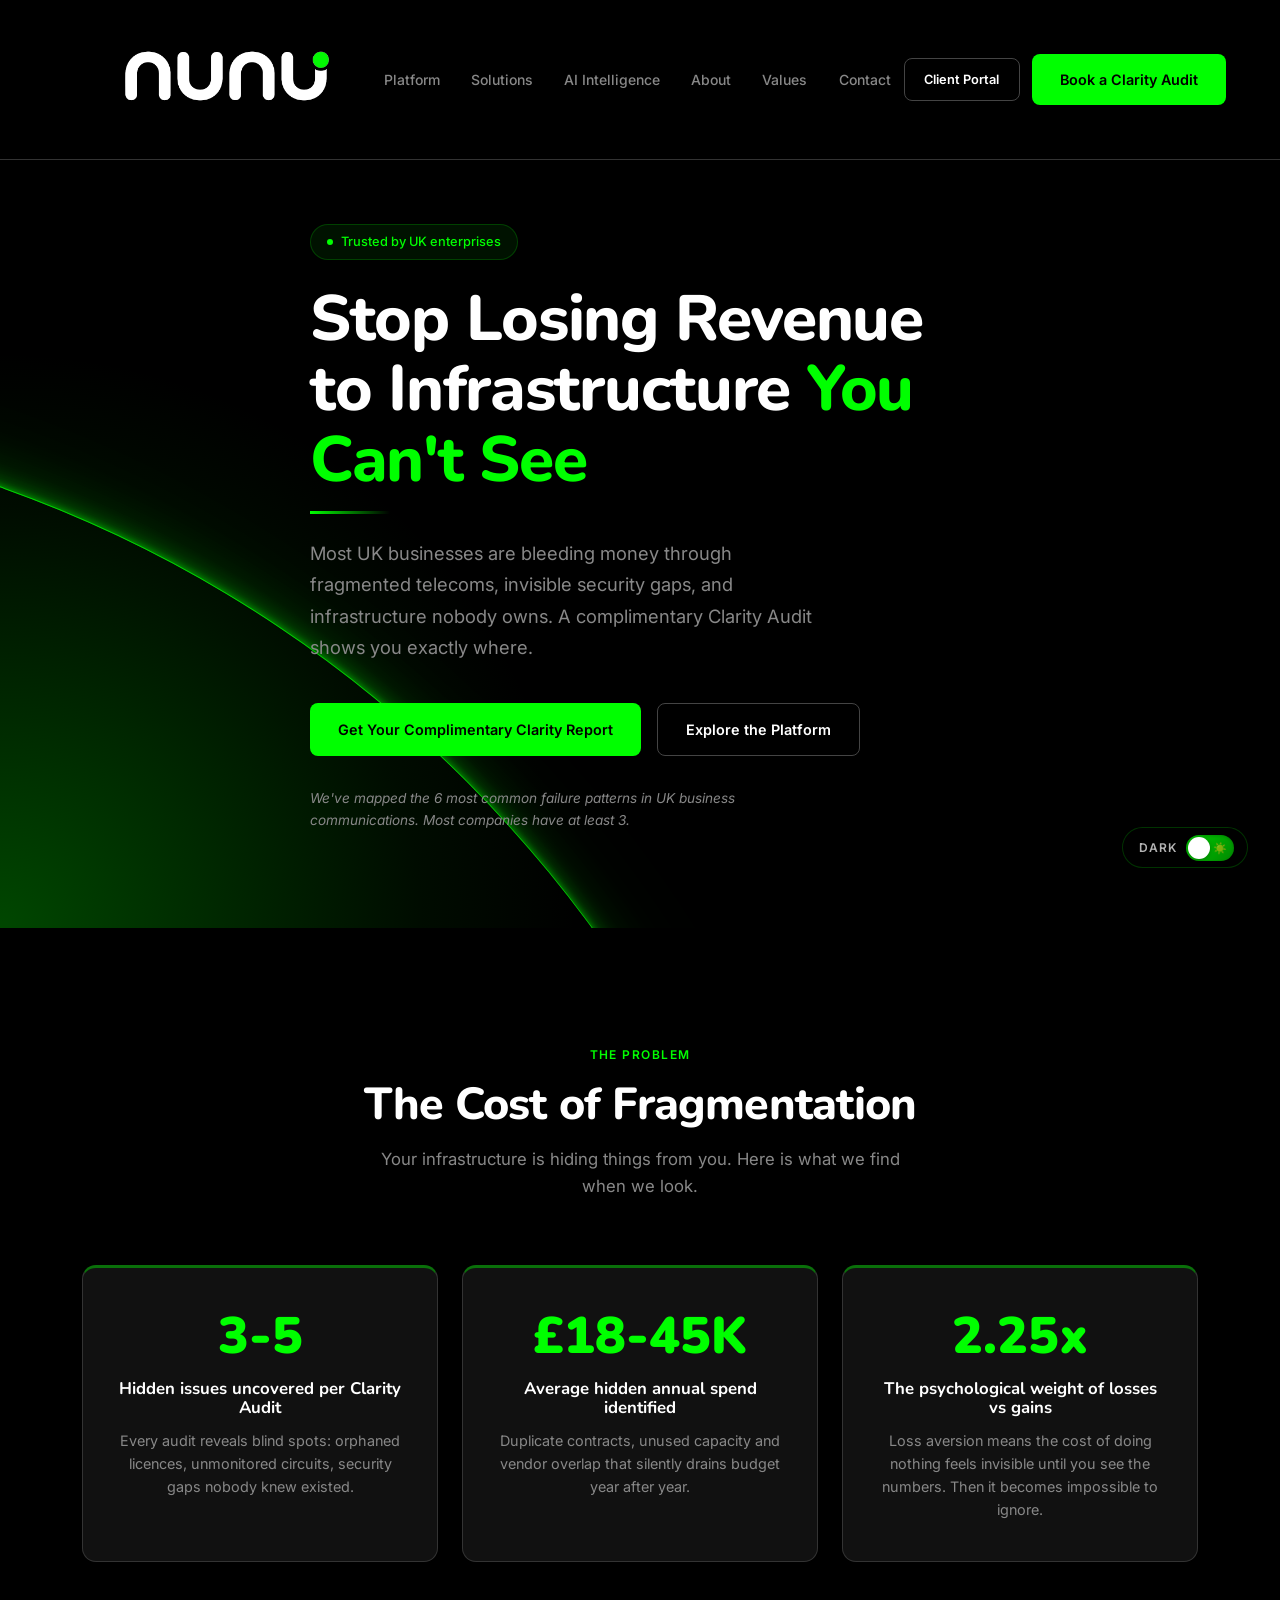
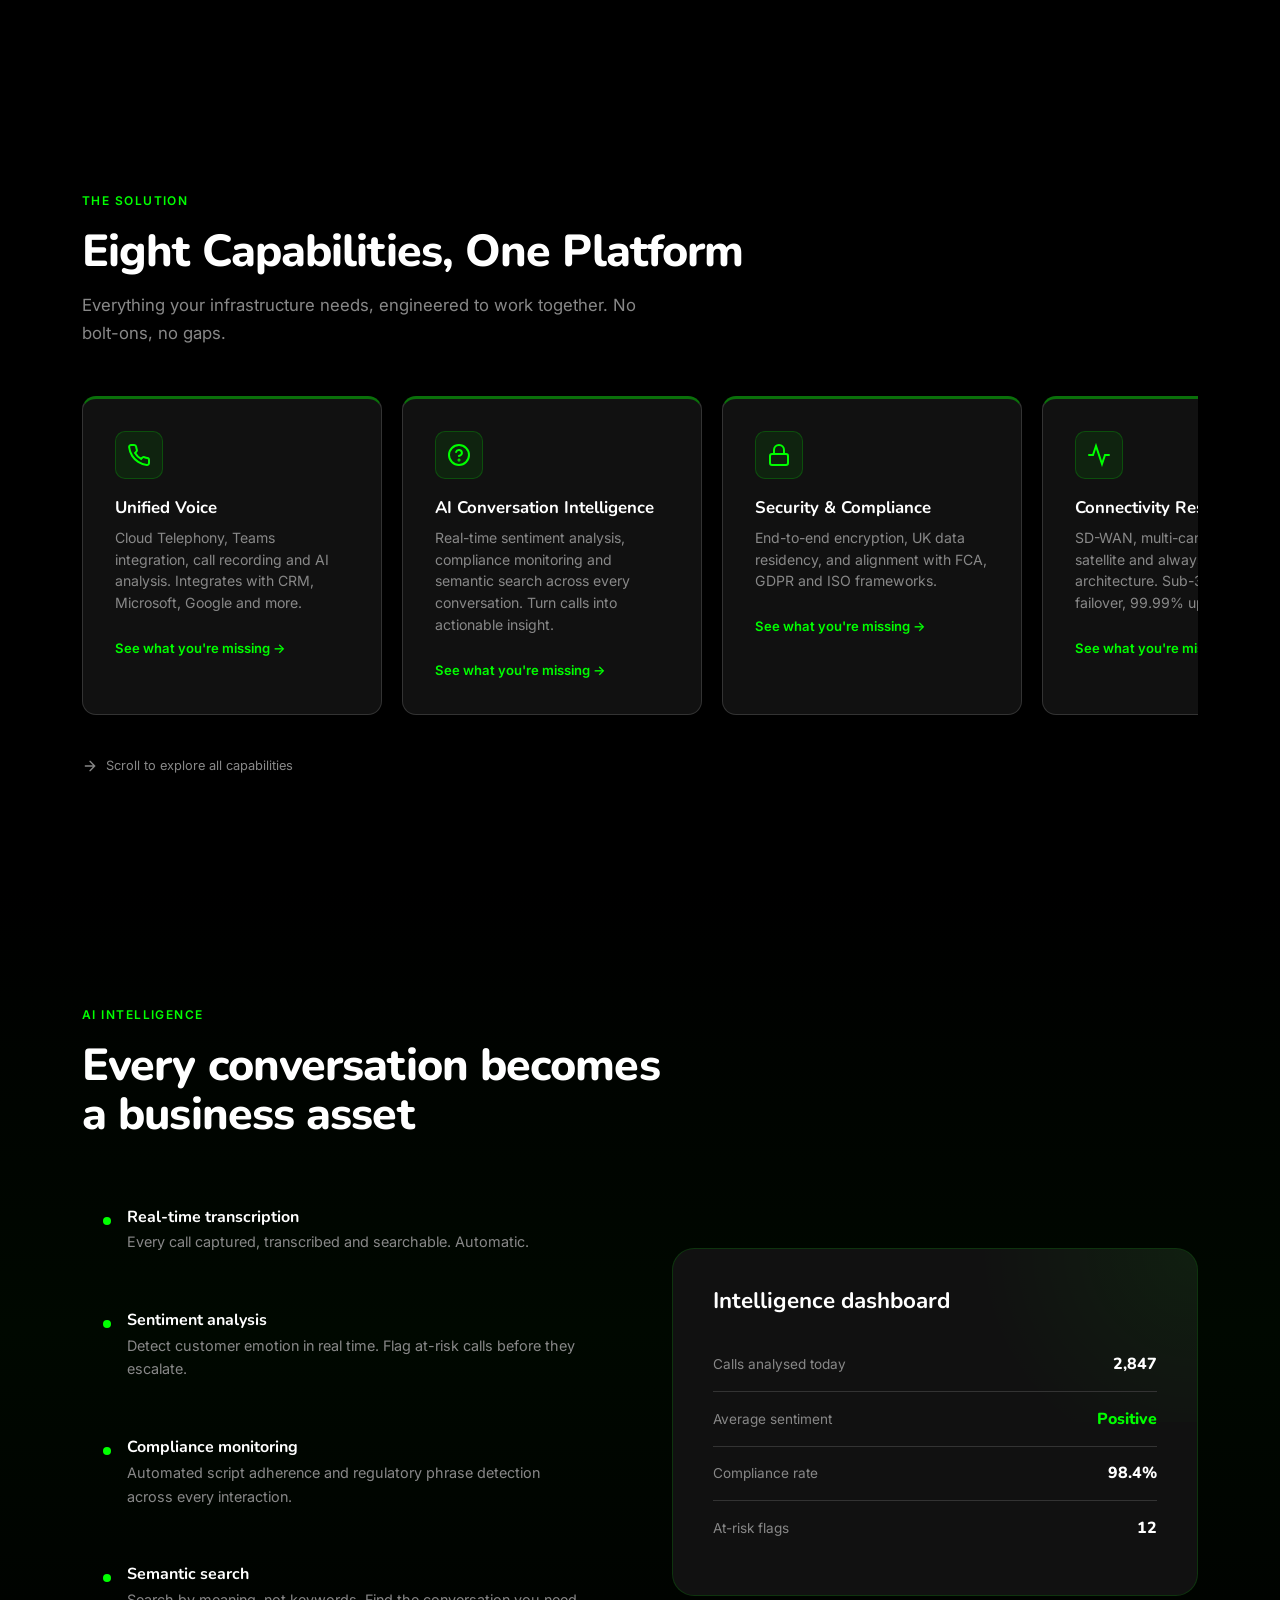
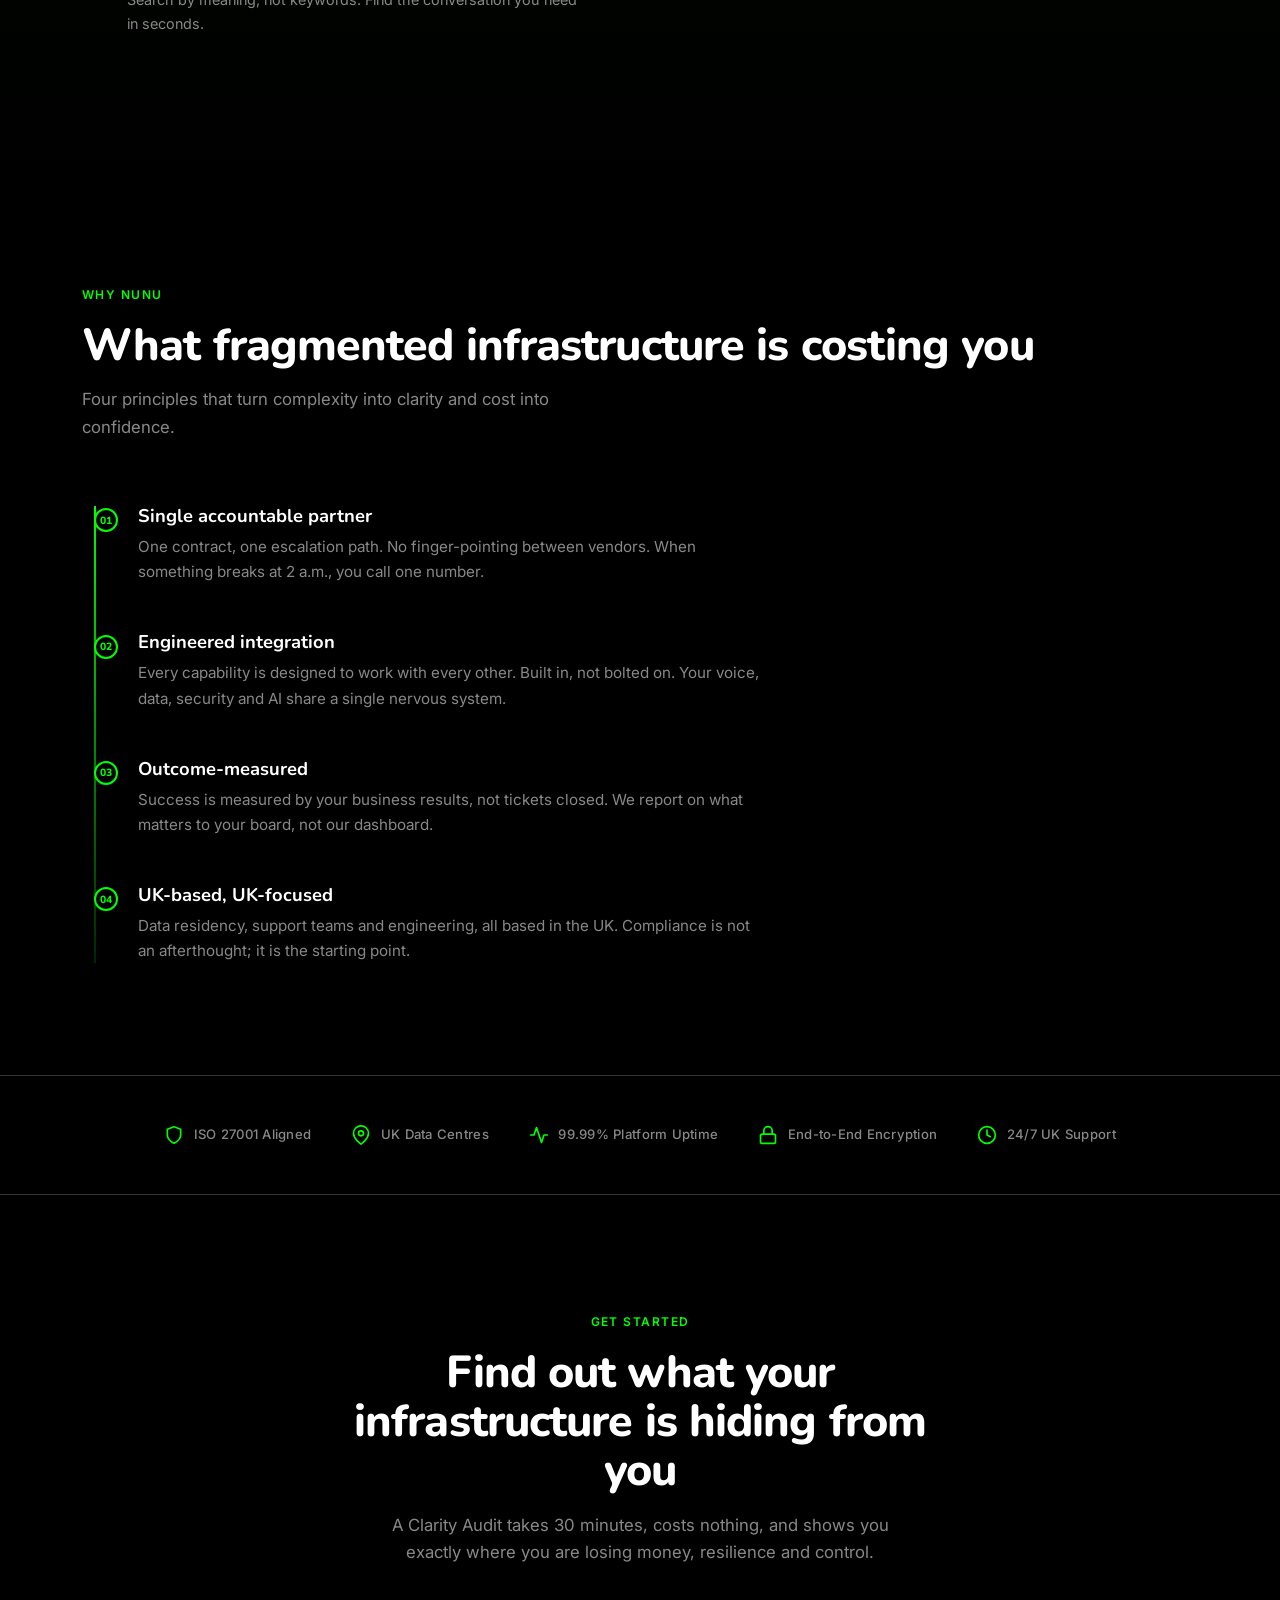
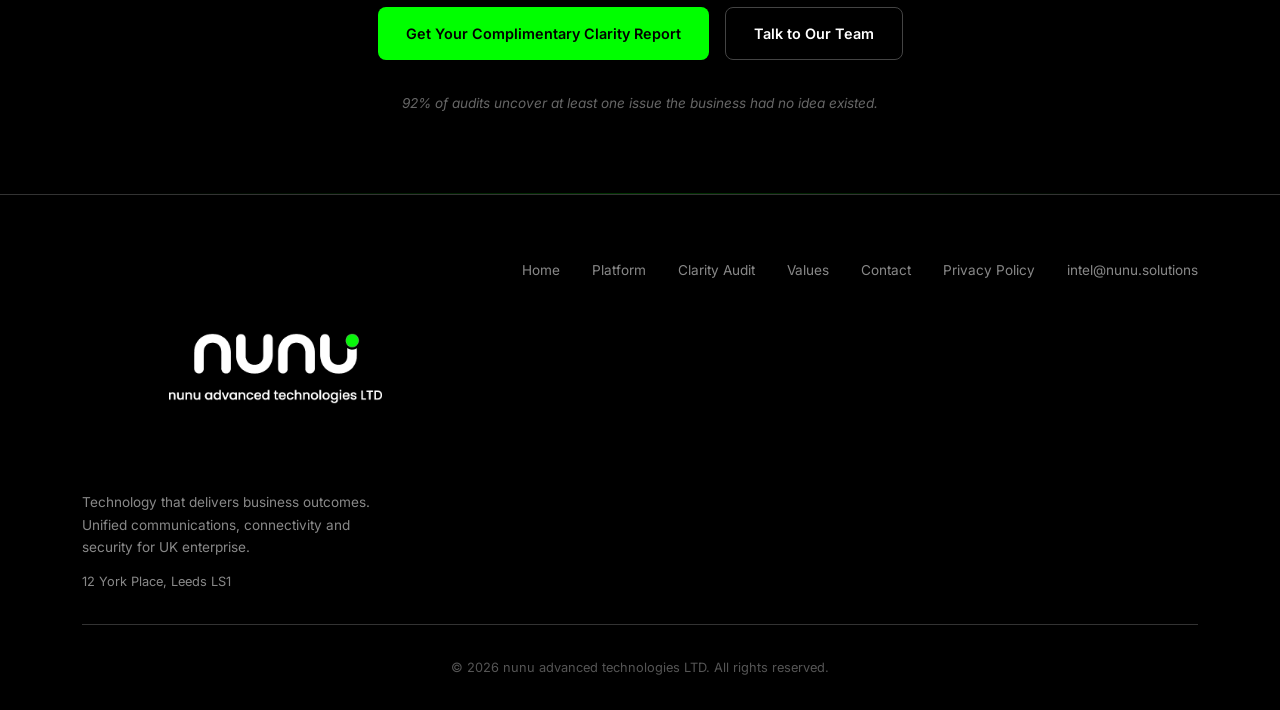
==== index.html @ 564204bb "Light mode: pure white card backgrounds, no grey Replace all #F5F5F5 card backgrounds with #FFFFFF s" ====
<!DOCTYPE html>
<html lang="en">
<head>
    <meta charset="UTF-8">
    <meta name="viewport" content="width=device-width, initial-scale=1.0">
    <title>Enterprise Communications Platform for UK Business | nunu</title>
    <link rel="icon" type="image/svg+xml" href="favicon.svg">
    <meta name="description" content="nunu unifies Cloud Telephony, connectivity, security, WhatsApp contact centre, CRM integration and AI into one managed platform. 99.99% uptime, UK data residency. Book a free Clarity Audit.">
    <link rel="canonical" href="https://nunu.solutions/">
    <meta property="og:type" content="website">
    <meta property="og:url" content="https://nunu.solutions/">
    <meta property="og:title" content="Enterprise Communications Platform for UK Business | nunu">
    <meta property="og:description" content="nunu unifies Cloud Telephony, connectivity, security, WhatsApp contact centre, CRM integration and AI into one managed platform. 99.99% uptime, UK data residency.">
    <meta property="og:image" content="https://nunu.solutions/nunu_Logo_High_Res_Asset.png">
    <meta name="twitter:card" content="summary_large_image">
    <meta name="twitter:title" content="Enterprise Communications Platform for UK Business | nunu">
    <meta name="twitter:description" content="nunu unifies voice, connectivity, security and AI into one managed platform. 99.99% uptime, UK data residency, 24/7 support.">
    <link rel="stylesheet" href="theme-toggle.css?v=7">
    <script>(function(){var t=localStorage.getItem('nunu-theme');if(t)document.documentElement.setAttribute('data-theme',t);})()</script>
    <link rel="preconnect" href="https://fonts.googleapis.com">
    <link rel="preconnect" href="https://fonts.gstatic.com" crossorigin>
    <link href="https://fonts.googleapis.com/css2?family=Nunito:wght@400;600;700;800;900&family=Inter:wght@300;400;500;600&display=swap" rel="stylesheet">
    <style>
        *, *::before, *::after { box-sizing: border-box; margin: 0; padding: 0; }

        :root {
            --black: #000000;
            --white: #FFFFFF;
            --green: #00FF00;
            --muted: #888888;
            --border: #333333;
            --card-bg: #111111;
            --font-display: 'Nunito', sans-serif;
            --font-body: 'Inter', sans-serif;
            --nav-h: 160px;
            --max: 1180px;
            --ease: cubic-bezier(0.25, 0.46, 0.45, 0.94);
        }

        html { scroll-behavior: smooth; overflow-x: hidden; }

        body {
            background: var(--black);
            color: var(--white);
            font-family: var(--font-body);
            font-size: 16px;
            line-height: 1.65;
            overflow-x: hidden;
            -webkit-font-smoothing: antialiased;
        }

        h1, h2, h3, h4 { font-family: var(--font-display); font-weight: 800; line-height: 1.1; }
        h1 { font-size: clamp(2.4rem, 5vw, 4rem); letter-spacing: -0.02em; }
        h2 { font-size: clamp(1.8rem, 3.5vw, 2.8rem); letter-spacing: -0.02em; }
        h3 { font-size: 1.2rem; font-weight: 700; }
        p { color: var(--muted); }
        a { text-decoration: none; color: inherit; }

        .eyebrow {
            display: inline-block;
            font-family: var(--font-body);
            font-size: 0.75rem;
            font-weight: 600;
            letter-spacing: 0.12em;
            text-transform: uppercase;
            color: var(--green);
            margin-bottom: 1rem;
        }

        .container { max-width: var(--max); margin: 0 auto; padding: 0 2rem; }

        .btn {
            display: inline-flex;
            align-items: center;
            gap: 0.5rem;
            font-family: var(--font-body);
            font-size: 0.9rem;
            font-weight: 600;
            padding: 0.85rem 1.75rem;
            border-radius: 8px;
            cursor: pointer;
            transition: background 0.2s var(--ease), box-shadow 0.2s var(--ease), transform 0.2s var(--ease), border-color 0.2s var(--ease), color 0.2s var(--ease);
            border: none;
            white-space: nowrap;
        }

        .btn-primary { background: var(--green); color: var(--black); }
        .btn-primary:hover { background: #33ff33; box-shadow: 0 0 32px rgba(0,255,0,0.3); transform: translateY(-1px); }
        .btn-outline { background: transparent; color: var(--white); border: 1px solid #444; }
        .btn-outline:hover { border-color: var(--green); color: var(--green); transform: translateY(-1px); }
        .btn:active { transform: scale(0.97); }

        /* REVEAL ANIMATIONS */
        .reveal { opacity: 0; transform: translateY(30px); transition: opacity 0.7s var(--ease), transform 0.7s var(--ease); }
        .reveal.visible { opacity: 1; transform: translateY(0); }
        .reveal-delay-1 { transition-delay: 0.1s; }
        .reveal-delay-2 { transition-delay: 0.2s; }
        .reveal-delay-3 { transition-delay: 0.3s; }

        /* CURSOR GLOW */
        .cursor-glow {
            position: fixed;
            width: 600px;
            height: 600px;
            border-radius: 50%;
            background: radial-gradient(circle, rgba(0,255,0,0.06) 0%, transparent 70%);
            pointer-events: none;
            z-index: 0;
            transform: translate(-50%, -50%);
            transition: opacity 0.3s;
            opacity: 0;
        }
        .cursor-glow.active { opacity: 1; }

        /* GLOBAL POLISH */
        ::selection { background: rgba(0,255,0,0.25); color: var(--white); }
        a:focus-visible, .btn:focus-visible, button:focus-visible, input:focus-visible, select:focus-visible, textarea:focus-visible {
            outline: 2px solid var(--green);
            outline-offset: 2px;
        }
        html { scrollbar-width: thin; scrollbar-color: rgba(0,255,0,0.3) transparent; }
        ::-webkit-scrollbar { width: 8px; }
        ::-webkit-scrollbar-track { background: transparent; }
        ::-webkit-scrollbar-thumb { background: rgba(0,255,0,0.3); border-radius: 4px; }
        ::-webkit-scrollbar-thumb:hover { background: rgba(0,255,0,0.5); }

        /* PAGE TRANSITIONS */
        body {
            animation: page-fade-in 0.4s var(--ease) both;
        }
        @keyframes page-fade-in {
            from { opacity: 0; }
            to { opacity: 1; }
        }
        body.page-leaving {
            animation: page-fade-out 0.25s var(--ease) both;
        }
        @keyframes page-fade-out {
            from { opacity: 1; }
            to { opacity: 0; }
        }

        /* NAV */
        nav {
            position: fixed;
            top: 0; left: 0; right: 0;
            z-index: 100;
            height: var(--nav-h);
            display: flex;
            align-items: center;
            background: rgba(0,0,0,0.92);
            backdrop-filter: blur(20px);
            -webkit-backdrop-filter: blur(20px);
            border-bottom: 1px solid var(--border);
        }
        .nav-inner {
            display: flex;
            align-items: center;
            justify-content: space-between;
            width: 100%;
            max-width: var(--max);
            margin: 0 auto;
            padding: 0 2rem;
        }
        .nav-logo img { height: 288px; width: auto; filter: brightness(0) invert(1); }
        .nav-links { display: flex; align-items: center; gap: 0.25rem; list-style: none; }
        .nav-links a {
            font-size: 0.875rem;
            font-weight: 500;
            color: var(--muted);
            padding: 0.5rem 0.85rem;
            border-radius: 6px;
            transition: color 0.2s, background 0.2s;
            white-space: nowrap;
        }
        .nav-links a:hover { color: var(--green); background: rgba(0,255,0,0.05); }
        .nav-actions { display: flex; align-items: center; gap: 0.75rem; }
        .nav-hamburger { display: none; flex-direction: column; gap: 5px; cursor: pointer; padding: 0.5rem; background: none; border: none; }
        .nav-hamburger span { display: block; width: 22px; height: 2px; background: var(--white); border-radius: 2px; transition: transform 0.3s var(--ease), opacity 0.3s var(--ease); }
        .nav-hamburger.active span:nth-child(1) { transform: rotate(45deg) translate(5px, 5px); }
        .nav-hamburger.active span:nth-child(2) { opacity: 0; }
        .nav-hamburger.active span:nth-child(3) { transform: rotate(-45deg) translate(5px, -5px); }
        .mobile-menu { position: fixed; inset: 0; z-index: 99; background: rgba(0,0,0,0.97); backdrop-filter: blur(20px); -webkit-backdrop-filter: blur(20px); display: flex; flex-direction: column; align-items: center; justify-content: center; gap: 0.5rem; opacity: 0; pointer-events: none; transition: opacity 0.3s var(--ease); }
        .mobile-menu.open { opacity: 1; pointer-events: auto; }
        .mobile-menu a { font-family: var(--font-display); font-size: 1.75rem; font-weight: 800; color: var(--white); padding: 0.5rem 1rem; transition: color 0.2s, transform 0.2s; transform: translateY(10px); opacity: 0; }
        .mobile-menu.open a { transform: translateY(0); opacity: 1; }
        .mobile-menu.open a:nth-child(1) { transition-delay: 0.05s; }
        .mobile-menu.open a:nth-child(2) { transition-delay: 0.1s; }
        .mobile-menu.open a:nth-child(3) { transition-delay: 0.15s; }
        .mobile-menu.open a:nth-child(4) { transition-delay: 0.2s; }
        .mobile-menu.open a:nth-child(5) { transition-delay: 0.25s; }
        .mobile-menu.open a:nth-child(6) { transition-delay: 0.3s; }
        .mobile-menu.open a:nth-child(7) { transition-delay: 0.35s; }
        .mobile-menu.open a:nth-child(8) { transition-delay: 0.4s; }
        .mobile-menu a:hover { color: var(--green); }
        .mobile-menu .btn { margin-top: 1rem; font-size: 1rem; padding: 1rem 2rem; }
        .mobile-close { position: absolute; top: 1.5rem; right: 1.5rem; background: none; border: none; color: var(--white); font-size: 2rem; cursor: pointer; line-height: 1; min-width: 44px; min-height: 44px; display: flex; align-items: center; justify-content: center; }

        @media (max-width: 1024px) {
            .nav-links a { font-size: 0.8rem; padding: 0.4rem 0.6rem; }
            .nav-actions .btn { font-size: 0.8rem; padding: 0.65rem 1.25rem; }
        }

        @media (max-width: 768px) {
            .nav-links { display: none; }
            .nav-actions .btn { display: none; }
            .nav-hamburger { display: flex; }
            .nav-logo img { height: 80px; }
            nav { --nav-h: 100px; }
            .hero, .page-hero { padding-top: calc(var(--nav-h) + 2rem); padding-bottom: 3rem; }
            .footer-logo img { height: 120px; }
            .hero-ctas { flex-direction: column; align-items: stretch; }
            .hero-ctas .btn { text-align: center; justify-content: center; }
            .trust-items { gap: 1.25rem; justify-content: center; }
            .trust-item { font-size: 0.75rem; }
            .nav-actions .btn-primary { font-size: 0.78rem; padding: 0.65rem 1rem; }
            .nav-actions .btn { font-size: 0.8rem; padding: 0.6rem 1rem; }
        }

        @media (prefers-reduced-motion: reduce) {
            *, *::before, *::after {
                animation-duration: 0.01ms !important;
                transition-duration: 0.01ms !important;
            }
            .cursor-glow { display: none !important; }
            .reveal { opacity: 1; transform: none; }
        }

        /* ========== HERO ========== */
        .hero {
            min-height: 100vh;
            display: flex;
            align-items: center;
            position: relative;
            overflow: hidden;
            padding: calc(var(--nav-h) + 4rem) 0 6rem;
            background: #000000;
        }
        .hero::before {
            content: '';
            position: absolute;
            inset: 0;
            z-index: 0;
            background: radial-gradient(circle 60vw at 0% 100%, rgba(0,255,0,0.28) 0%, rgba(0,150,0,0.08) 55%, transparent 75%);
        }
        .hero::after {
            content: '';
            position: absolute;
            bottom: -155vw;
            left: -130vw;
            width: 195vw;
            height: 195vw;
            border-radius: 50%;
            z-index: 0;
            box-shadow:
                0 -1px 0 rgba(0,255,0,0.7),
                0 -2px 6px rgba(0,255,0,0.4),
                0 -6px 18px rgba(0,255,0,0.25),
                0 -14px 50px rgba(0,255,0,0.12),
                0 -30px 100px rgba(0,255,0,0.05);
        }
        .hero-content {
            position: relative;
            z-index: 1;
            max-width: 660px;
        }
        .hero-content h1 {
            margin-bottom: 1.5rem;
        }
        .hero-content h1 span {
            color: var(--green);
        }
        .hero-badge {
            display: inline-flex;
            align-items: center;
            gap: 0.5rem;
            font-size: 0.8rem;
            font-weight: 500;
            color: var(--green);
            margin-bottom: 1.5rem;
            padding: 0.4rem 1rem;
            border: 1px solid rgba(0,255,0,0.2);
            border-radius: 100px;
            background: rgba(0,255,0,0.07);
        }
        .hero-badge::before {
            content: '';
            width: 6px;
            height: 6px;
            border-radius: 50%;
            background: var(--green);
        }
        .hero-sub {
            font-size: 1.15rem;
            color: var(--muted);
            margin-bottom: 2.5rem;
            line-height: 1.7;
            max-width: 520px;
        }
        .hero-ctas {
            display: flex;
            gap: 1rem;
            flex-wrap: wrap;
        }
        .hero-teaser {
            font-size: 0.85rem;
            color: var(--muted);
            margin-top: 2rem;
            max-width: 480px;
            line-height: 1.6;
            font-style: italic;
        }

        /* HERO ENTRANCE */
        @keyframes fade-slide-up {
            from { opacity: 0; transform: translateY(25px); }
            to { opacity: 1; transform: translateY(0); }
        }
        .hero-content > * {
            opacity: 0;
            animation: fade-slide-up 0.8s var(--ease) forwards;
        }
        .hero-content .hero-badge { animation-delay: 0.1s; }
        .hero-content h1 { animation-delay: 0.25s; }
        .hero-content .hero-sub { animation-delay: 0.4s; }
        .hero-content .hero-ctas { animation-delay: 0.55s; }
        .hero-content .hero-teaser { animation-delay: 0.7s; }

        .hero-content h1::after {
            content: '';
            display: block;
            width: 0;
            height: 3px;
            background: linear-gradient(90deg, var(--green), transparent);
            margin-top: 1rem;
            animation: accent-grow 1s var(--ease) 0.6s forwards;
        }
        @keyframes accent-grow {
            to { width: 80px; }
        }

        input:focus, textarea:focus, select:focus {
            border-color: var(--green);
            box-shadow: 0 0 20px rgba(0,255,0,0.15);
            outline: none;
        }

        /* ========== EVIDENCE CARDS ========== */
        .evidence {
            padding: 7rem 0;
            position: relative;
        }
        .evidence-header {
            text-align: center;
            margin-bottom: 4rem;
        }
        .evidence-header h2 {
            margin-bottom: 1rem;
        }
        .evidence-header p {
            max-width: 560px;
            margin: 0 auto;
            font-size: 1.05rem;
        }
        .evidence-grid {
            display: grid;
            grid-template-columns: repeat(3, 1fr);
            gap: 1.5rem;
        }
        .evidence-card {
            position: relative;
            overflow: hidden;
            background: var(--card-bg);
            border: 1px solid var(--border);
            border-top: 3px solid rgba(0,255,0,0.4);
            border-radius: 14px;
            padding: 2.5rem 2rem;
            text-align: center;
            transition: border-color 0.3s var(--ease), box-shadow 0.3s var(--ease), transform 0.3s var(--ease);
        }
        .evidence-card::before {
            content: '';
            position: absolute;
            inset: -1px;
            border-radius: 14px;
            padding: 1px;
            background: linear-gradient(135deg, transparent 40%, rgba(0,255,0,0.6) 50%, transparent 60%);
            background-size: 300% 300%;
            -webkit-mask: linear-gradient(#fff 0 0) content-box, linear-gradient(#fff 0 0);
            -webkit-mask-composite: xor;
            mask-composite: exclude;
            opacity: 0;
            transition: opacity 0.3s var(--ease);
            pointer-events: none;
        }
        .evidence-card:hover::before {
            opacity: 1;
            animation: border-glow 2s linear infinite;
        }
        @keyframes border-glow {
            0% { background-position: 0% 0%; }
            50% { background-position: 100% 100%; }
            100% { background-position: 0% 0%; }
        }
        .evidence-card:hover {
            border-top-color: var(--green);
            box-shadow: 0 0 40px rgba(0,255,0,0.15), inset 0 1px 0 rgba(255,255,255,0.03);
            transform: translateY(-3px);
            z-index: 2;
        }
        .evidence-number {
            font-family: var(--font-display);
            font-size: clamp(2.5rem, 4vw, 3.5rem);
            font-weight: 900;
            color: var(--green);
            line-height: 1;
            margin-bottom: 1rem;
            min-height: 3.5rem;
            display: flex;
            align-items: center;
            justify-content: center;
        }
        .evidence-card h3 {
            margin-bottom: 0.75rem;
            font-size: 1.05rem;
        }
        .evidence-card p {
            font-size: 0.9rem;
            line-height: 1.6;
        }

        @media (min-width: 769px) and (max-width: 1024px) {
            .evidence-grid { grid-template-columns: repeat(2, 1fr); }
        }
        @media (max-width: 768px) {
            .evidence-grid { grid-template-columns: 1fr; max-width: 400px; margin: 0 auto; }
        }

        /* ========== CAPABILITIES (HORIZONTAL SCROLL) ========== */
        .capabilities {
            padding: 7rem 0;
            position: relative;
        }
        .capabilities-header {
            margin-bottom: 3rem;
        }
        .capabilities-header h2 { margin-bottom: 1rem; }
        .capabilities-header p { max-width: 560px; font-size: 1.05rem; }

        .scroll-strip-wrapper {
            position: relative;
            margin: 0 -2rem;
            padding: 0 2rem;
        }
        .scroll-strip {
            display: flex;
            gap: 1.25rem;
            overflow-x: auto;
            scroll-snap-type: x mandatory;
            -webkit-overflow-scrolling: touch;
            padding-top: 6px;
            margin-top: -6px;
            padding-bottom: 1.5rem;
            scrollbar-width: thin;
            scrollbar-color: rgba(0,255,0,0.3) transparent;
        }
        .scroll-strip::-webkit-scrollbar { height: 6px; }
        .scroll-strip::-webkit-scrollbar-track { background: transparent; }
        .scroll-strip::-webkit-scrollbar-thumb { background: rgba(0,255,0,0.3); border-radius: 3px; }

        .cap-card {
            flex: 0 0 300px;
            scroll-snap-align: start;
            background: var(--card-bg);
            border: 1px solid var(--border);
            border-top: 3px solid rgba(0,255,0,0.4);
            border-radius: 14px;
            padding: 2rem;
            position: relative;
            overflow: hidden;
            transition: border-color 0.3s var(--ease), box-shadow 0.3s var(--ease), transform 0.3s var(--ease);
        }
        .cap-card::before {
            content: '';
            position: absolute;
            inset: -1px;
            border-radius: 14px;
            padding: 1px;
            background: linear-gradient(135deg, transparent 40%, rgba(0,255,0,0.6) 50%, transparent 60%);
            background-size: 300% 300%;
            -webkit-mask: linear-gradient(#fff 0 0) content-box, linear-gradient(#fff 0 0);
            -webkit-mask-composite: xor;
            mask-composite: exclude;
            opacity: 0;
            transition: opacity 0.3s var(--ease);
            pointer-events: none;
        }
        .cap-card:hover::before {
            opacity: 1;
            animation: border-glow 2s linear infinite;
        }
        .cap-link { position: static; }
        .cap-link::after {
            content: '';
            position: absolute;
            inset: 0;
            z-index: 1;
            border-radius: 14px;
        }
        .cap-card:hover {
            border-top-color: var(--green);
            box-shadow: 0 0 40px rgba(0,255,0,0.15), inset 0 1px 0 rgba(255,255,255,0.03);
            transform: translateY(-3px);
            position: relative;
            z-index: 2;
        }
        .cap-icon {
            width: 48px;
            height: 48px;
            display: flex;
            align-items: center;
            justify-content: center;
            border-radius: 10px;
            background: rgba(0,255,0,0.08);
            border: 1px solid rgba(0,255,0,0.2);
            margin-bottom: 1.25rem;
            color: var(--green);
        }
        .cap-card h3 { margin-bottom: 0.6rem; font-size: 1.05rem; }
        .cap-card p { font-size: 0.88rem; line-height: 1.55; margin-bottom: 1.25rem; }
        .cap-link {
            font-size: 0.82rem;
            font-weight: 600;
            color: var(--green);
            transition: opacity 0.2s;
        }
        .cap-link:hover { opacity: 0.8; }

        .scroll-hint {
            display: flex;
            align-items: center;
            gap: 0.5rem;
            margin-top: 1rem;
            font-size: 0.8rem;
            color: var(--muted);
        }
        .scroll-hint svg { animation: nudge 1.5s ease-in-out infinite; }
        @keyframes nudge {
            0%, 100% { transform: translateX(0); }
            50% { transform: translateX(6px); }
        }

        /* ========== AI INTELLIGENCE ========== */
        .ai-section {
            padding: 7rem 0;
            background: linear-gradient(180deg, var(--black) 0%, rgba(0,255,0,0.03) 50%, var(--black) 100%);
        }
        .ai-grid {
            display: grid;
            grid-template-columns: 1fr 1fr;
            gap: 4rem;
            align-items: center;
            margin-top: 3rem;
        }
        .ai-features { display: flex; flex-direction: column; gap: 1rem; }
        .ai-feature {
            display: flex;
            align-items: flex-start;
            gap: 1rem;
            padding: 1.25rem;
            border-radius: 14px;
            border: 1px solid transparent;
            transition: all 0.3s var(--ease);
        }
        .ai-feature:hover {
            background: rgba(255,255,255,0.04);
            border-color: rgba(255,255,255,0.08);
        }
        .ai-dot {
            flex-shrink: 0;
            width: 8px;
            height: 8px;
            border-radius: 50%;
            background: var(--green);
            margin-top: 0.5rem;
        }
        .ai-feature h4 { font-size: 1rem; font-weight: 700; margin-bottom: 0.25rem; }
        .ai-feature p { font-size: 0.9rem; }
        .ai-visual {
            background: var(--card-bg);
            border: 1px solid rgba(0,255,0,0.15);
            border-radius: 22px;
            padding: 2.5rem;
            position: relative;
            overflow: hidden;
        }
        .ai-visual::before {
            content: '';
            position: absolute;
            top: -50%;
            right: -50%;
            width: 100%;
            height: 100%;
            background: radial-gradient(circle, rgba(0,255,0,0.06) 0%, transparent 70%);
        }
        .ai-visual-inner { position: relative; z-index: 1; }
        .ai-visual h3 { font-size: 1.4rem; margin-bottom: 1.5rem; }
        .ai-metric {
            display: flex;
            justify-content: space-between;
            align-items: center;
            padding: 0.85rem 0;
            border-bottom: 1px solid var(--border);
        }
        .ai-metric:last-child { border-bottom: none; }
        .ai-metric-label { font-size: 0.85rem; color: var(--muted); }
        .ai-metric-val { font-family: var(--font-display); font-weight: 800; color: var(--white); }
        @media (max-width: 768px) { .ai-grid { grid-template-columns: 1fr; } }

        /* ========== WHY NUNU (TIMELINE) ========== */
        .why-section {
            padding: 7rem 0;
            position: relative;
        }
        .why-header {
            margin-bottom: 4rem;
        }
        .why-header h2 { margin-bottom: 1rem; }
        .why-header p { max-width: 560px; font-size: 1.05rem; }

        .timeline {
            position: relative;
            padding-left: 3.5rem;
            max-width: 680px;
        }
        .timeline::before {
            content: '';
            position: absolute;
            left: 0.75rem;
            top: 0;
            bottom: 0;
            width: 2px;
            background: linear-gradient(to bottom, var(--green), rgba(0,255,0,0.15));
        }
        .timeline-item {
            position: relative;
            padding-bottom: 3rem;
        }
        .timeline-item:last-child { padding-bottom: 0; }

        .timeline-dot {
            position: absolute;
            left: -2.75rem;
            top: 0.15rem;
            width: 1.5rem;
            height: 1.5rem;
            border-radius: 50%;
            background: var(--black);
            border: 2px solid var(--green);
            display: flex;
            align-items: center;
            justify-content: center;
            font-family: var(--font-display);
            font-size: 0.65rem;
            font-weight: 800;
            color: var(--green);
            z-index: 1;
        }
        .timeline-item h4 {
            font-size: 1.15rem;
            font-weight: 700;
            margin-bottom: 0.5rem;
        }
        .timeline-item p {
            font-size: 0.95rem;
            line-height: 1.65;
        }

        /* TRUST STRIP */
        .trust-strip {
            padding: 3rem 0;
            border-top: 1px solid var(--border);
            border-bottom: 1px solid var(--border);
        }
        .trust-items {
            display: flex;
            justify-content: center;
            align-items: center;
            gap: 2.5rem;
            flex-wrap: wrap;
        }
        .trust-item {
            display: flex;
            align-items: center;
            gap: 0.6rem;
            color: var(--muted);
            font-size: 0.82rem;
            font-weight: 500;
            letter-spacing: 0.02em;
            transition: color 0.2s;
        }
        .trust-item svg { color: var(--green); flex-shrink: 0; }
        .trust-item:hover { color: var(--white); }

        /* ========== CTA ========== */
        .cta-section {
            padding: 7rem 0 5rem;
            text-align: center;
            position: relative;
        }
        .cta-section::before {
            content: '';
            position: absolute;
            bottom: 0;
            left: 50%;
            transform: translateX(-50%);
            width: 80vw;
            height: 1px;
            background: linear-gradient(90deg, transparent, rgba(0,255,0,0.2), transparent);
        }
        .cta-section h2 {
            margin-bottom: 1rem;
            max-width: 640px;
            margin-left: auto;
            margin-right: auto;
        }
        .cta-section .cta-sub {
            font-size: 1.05rem;
            max-width: 520px;
            margin: 0 auto 2.5rem;
        }
        .cta-buttons {
            display: flex;
            gap: 1rem;
            justify-content: center;
            flex-wrap: wrap;
            margin-bottom: 2rem;
        }
        .cta-teaser {
            font-size: 0.85rem;
            color: #666;
            font-style: italic;
        }

        /* ========== FOOTER ========== */
        footer {
            padding: 4rem 0 2rem;
            border-top: 1px solid var(--border);
        }
        .footer-inner {
            display: flex;
            align-items: flex-start;
            justify-content: space-between;
            flex-wrap: wrap;
            gap: 2rem;
        }
        .footer-logo img {
            height: 216px;
            width: auto;
            margin-bottom: 1rem;
            display: block;
            filter: brightness(0) invert(1);
        }
        @media (max-width: 768px) {
            .footer-logo img { height: 80px; }
        }
        .footer-links {
            display: flex;
            gap: 2rem;
            flex-wrap: wrap;
        }
        .footer-links a {
            font-size: 0.85rem;
            color: var(--muted);
            transition: color 0.2s;
        }
        .footer-links a:hover { color: var(--white); }
        .footer-copy {
            width: 100%;
            text-align: center;
            padding-top: 2rem;
            margin-top: 2rem;
            border-top: 1px solid var(--border);
            font-size: 0.8rem;
            color: #555;
        }

        /* ========== RESPONSIVE ========== */
        @media (max-width: 768px) {
            .hero-content h1 { font-size: clamp(1.8rem, 6vw, 2.4rem); }
            .hero-sub { font-size: 1rem; }
            .hero { min-height: auto; }
            .hero::before { background: radial-gradient(circle 60vw at 0% 100%, rgba(0,255,0,0.15) 0%, rgba(0,150,0,0.05) 55%, transparent 75%); }
            .hero::after { box-shadow: 0 -1px 0 rgba(0,255,0,0.5), 0 -2px 6px rgba(0,255,0,0.25), 0 -6px 18px rgba(0,255,0,0.12), 0 -14px 50px rgba(0,255,0,0.06); }
            .hero-teaser { color: #b0b0b0; }
            .timeline { padding-left: 2.5rem; }
            .timeline-dot { left: -1.85rem; width: 1.25rem; height: 1.25rem; font-size: 0.55rem; }
            .cta-section h2 { font-size: clamp(1.4rem, 4vw, 2rem); }
            .cta-section { text-align: center; }
        }

        .back-to-top {
            position: fixed;
            bottom: 2rem;
            right: 2rem;
            width: 44px;
            height: 44px;
            border-radius: 50%;
            background: var(--card-bg);
            border: 1px solid var(--border);
            color: var(--green);
            display: flex;
            align-items: center;
            justify-content: center;
            cursor: pointer;
            opacity: 0;
            pointer-events: none;
            transition: opacity 0.3s var(--ease), box-shadow 0.3s var(--ease), transform 0.3s var(--ease);
            z-index: 50;
        }
        .back-to-top.visible { opacity: 1; pointer-events: auto; }
        .back-to-top:hover { box-shadow: 0 0 20px rgba(0,255,0,0.2); border-color: var(--green); transform: translateY(-2px); }

        /* MOBILE: Footer links touch targets */
        @media (max-width: 768px) {
            .footer-links a { padding: 0.5rem 0; display: inline-block; min-height: 44px; line-height: 44px; }
        }

        /* SMALL SCREEN: Container padding */
        @media (max-width: 375px) {
            .container { padding: 0 1rem; }
        }
    </style>
    <script type="application/ld+json">
    {
        "@context": "https://schema.org",
        "@type": "Organization",
        "name": "nunu advanced technologies LTD",
        "url": "https://nunu.solutions",
        "logo": "https://nunu.solutions/nunu_Logo_High_Res_Asset.png",
        "description": "Enterprise communications platform unifying Cloud Telephony, connectivity, security, WhatsApp contact centre, CRM integration and AI for UK businesses.",
        "address": {
            "@type": "PostalAddress",
            "streetAddress": "12 York Place",
            "addressLocality": "Leeds",
            "postalCode": "LS1",
            "addressCountry": "GB"
        },
        "contactPoint": {
            "@type": "ContactPoint",
            "contactType": "sales",
            "email": "intel@nunu.solutions",
            "areaServed": "GB",
            "availableLanguage": "English"
        }
    }
    </script>
</head>
<body>
<div class="cursor-glow" id="cursor-glow"></div>

<!-- NAV -->
<nav>
    <div class="nav-inner">
        <a class="nav-logo" href="index.html">
            <img src="nunu_Logo_High_Res_Asset.png" alt="nunu">
        </a>
        <ul class="nav-links">
            <li><a href="platform.html">Platform</a></li>
            <li><a href="#solutions">Solutions</a></li>
            <li><a href="#ai-intelligence">AI Intelligence</a></li>
            <li><a href="#about">About</a></li>
            <li><a href="values.html">Values</a></li>
            <li><a href="contact-us.html">Contact</a></li>
        </ul>
        <div class="nav-actions">
            <a class="btn btn-outline" href="portal.html" style="font-size:0.8rem; padding:0.6rem 1.2rem;">Client Portal</a>
            <a class="btn btn-primary" href="clarity-audit.html">Book a Clarity Audit</a>
            <button class="nav-hamburger" id="hamburger" aria-label="Open menu">
                <span></span><span></span><span></span>
            </button>
        </div>
    </div>
</nav>

<!-- MOBILE MENU -->
<div class="mobile-menu" id="mobile-menu">
    <button class="mobile-close" id="mobile-close" aria-label="Close menu">&#215;</button>
    <a href="platform.html">Platform</a>
    <a href="#solutions">Solutions</a>
    <a href="#ai-intelligence">AI Intelligence</a>
    <a href="#about">About</a>
    <a href="values.html">Values</a>
    <a href="contact-us.html">Contact</a>
    <a href="portal.html">Client Portal</a>
    <a class="btn btn-primary" href="clarity-audit.html">Book a Clarity Audit</a>
</div>

<main>

<!-- HERO -->
<section class="hero">
    <div class="container">
        <div class="hero-content">
            <div class="hero-badge">Trusted by UK enterprises</div>
            <h1>Stop Losing Revenue to Infrastructure <span>You Can't See</span></h1>
            <p class="hero-sub">Most UK businesses are bleeding money through fragmented telecoms, invisible security gaps, and infrastructure nobody owns. A complimentary Clarity Audit shows you exactly where.</p>
            <div class="hero-ctas">
                <a href="clarity-audit.html" class="btn btn-primary">Get Your Complimentary Clarity Report</a>
                <a href="platform.html" class="btn btn-outline">Explore the Platform</a>
            </div>
            <p class="hero-teaser">We've mapped the 6 most common failure patterns in UK business communications. Most companies have at least 3.</p>
        </div>
    </div>
</section>

<!-- EVIDENCE CARDS -->
<section class="evidence">
    <div class="container">
        <div class="evidence-header reveal">
            <span class="eyebrow">The Problem</span>
            <h2>The Cost of Fragmentation</h2>
            <p>Your infrastructure is hiding things from you. Here is what we find when we look.</p>
        </div>
        <div class="evidence-grid">
            <div class="evidence-card reveal reveal-delay-1">
                <div class="evidence-number" data-target="3-5" data-prefix="" data-suffix="">
                    <span class="count-display">0</span>
                </div>
                <h3>Hidden issues uncovered per Clarity Audit</h3>
                <p>Every audit reveals blind spots: orphaned licences, unmonitored circuits, security gaps nobody knew existed.</p>
            </div>
            <div class="evidence-card reveal reveal-delay-2">
                <div class="evidence-number" data-target="18-45" data-prefix="&pound;" data-suffix="K">
                    <span class="count-display">&pound;0K</span>
                </div>
                <h3>Average hidden annual spend identified</h3>
                <p>Duplicate contracts, unused capacity and vendor overlap that silently drains budget year after year.</p>
            </div>
            <div class="evidence-card reveal reveal-delay-3">
                <div class="evidence-number" data-target="2.25" data-prefix="" data-suffix="x">
                    <span class="count-display">0x</span>
                </div>
                <h3>The psychological weight of losses vs gains</h3>
                <p>Loss aversion means the cost of doing nothing feels invisible until you see the numbers. Then it becomes impossible to ignore.</p>
            </div>
        </div>
    </div>
</section>

<!-- CAPABILITIES (HORIZONTAL SCROLL) -->
<section class="capabilities" id="solutions">
    <div class="container">
        <div class="capabilities-header reveal">
            <span class="eyebrow">The Solution</span>
            <h2>Eight Capabilities, One Platform</h2>
            <p>Everything your infrastructure needs, engineered to work together. No bolt-ons, no gaps.</p>
        </div>
    </div>
    <div class="container">
        <div class="scroll-strip-wrapper">
            <div class="scroll-strip">

                <div class="cap-card">
                    <div class="cap-icon">
                        <svg width="24" height="24" viewBox="0 0 24 24" fill="none" stroke="currentColor" stroke-width="2" stroke-linecap="round"><path d="M22 16.92v3a2 2 0 01-2.18 2 19.79 19.79 0 01-8.63-3.07 19.5 19.5 0 01-6-6A19.79 19.79 0 012.12 4.18 2 2 0 014.11 2h3a2 2 0 012 1.72c.127.96.362 1.903.7 2.81a2 2 0 01-.45 2.11L8.09 9.91a16 16 0 006 6l1.27-1.27a2 2 0 012.11-.45c.907.338 1.85.573 2.81.7A2 2 0 0122 16.92z"/></svg>
                    </div>
                    <h3>Unified Voice</h3>
                    <p>Cloud Telephony, Teams integration, call recording and AI analysis. Integrates with CRM, Microsoft, Google and more.</p>
                    <a href="platform.html#voice" class="cap-link">See what you're missing &rarr;</a>
                </div>

                <div class="cap-card">
                    <div class="cap-icon">
                        <svg width="24" height="24" viewBox="0 0 24 24" fill="none" stroke="currentColor" stroke-width="2" stroke-linecap="round"><circle cx="12" cy="12" r="10"/><path d="M9.09 9a3 3 0 015.83 1c0 2-3 3-3 3"/><circle cx="12" cy="17" r=".5"/></svg>
                    </div>
                    <h3>AI Conversation Intelligence</h3>
                    <p>Real-time sentiment analysis, compliance monitoring and semantic search across every conversation. Turn calls into actionable insight.</p>
                    <a href="platform.html#ai" class="cap-link">See what you're missing &rarr;</a>
                </div>

                <div class="cap-card">
                    <div class="cap-icon">
                        <svg width="24" height="24" viewBox="0 0 24 24" fill="none" stroke="currentColor" stroke-width="2" stroke-linecap="round"><rect x="3" y="11" width="18" height="11" rx="2" ry="2"/><path d="M7 11V7a5 5 0 0110 0v4"/></svg>
                    </div>
                    <h3>Security &amp; Compliance</h3>
                    <p>End-to-end encryption, UK data residency, and alignment with FCA, GDPR and ISO frameworks.</p>
                    <a href="platform.html#security" class="cap-link">See what you're missing &rarr;</a>
                </div>

                <div class="cap-card">
                    <div class="cap-icon">
                        <svg width="24" height="24" viewBox="0 0 24 24" fill="none" stroke="currentColor" stroke-width="2" stroke-linecap="round"><path d="M22 12h-4l-3 9L9 3l-3 9H2"/></svg>
                    </div>
                    <h3>Connectivity Resilience</h3>
                    <p>SD-WAN, multi-carrier failover, satellite and always-on architecture. Sub-30-second failover, 99.99% uptime SLA.</p>
                    <a href="platform.html#connectivity" class="cap-link">See what you're missing &rarr;</a>
                </div>

                <div class="cap-card">
                    <div class="cap-icon">
                        <svg width="24" height="24" viewBox="0 0 24 24" fill="none" stroke="currentColor" stroke-width="2" stroke-linecap="round"><path d="M21 15a2 2 0 01-2 2H7l-4 4V5a2 2 0 012-2h14a2 2 0 012 2z"/></svg>
                    </div>
                    <h3>Contact Centre</h3>
                    <p>Omnichannel routing across voice, email, chat, SMS, WhatsApp and social with intelligent distribution.</p>
                    <a href="platform.html#contact-centre" class="cap-link">See what you're missing &rarr;</a>
                </div>

                <div class="cap-card">
                    <div class="cap-icon">
                        <svg width="24" height="24" viewBox="0 0 24 24" fill="none" stroke="currentColor" stroke-width="2" stroke-linecap="round"><path d="M14.7 6.3a1 1 0 000 1.4l1.6 1.6a1 1 0 001.4 0l3.77-3.77a6 6 0 01-7.94 7.94l-6.91 6.91a2.12 2.12 0 01-3-3l6.91-6.91a6 6 0 017.94-7.94l-3.76 3.76z"/></svg>
                    </div>
                    <h3>Operational Support</h3>
                    <p>24/7 proactive monitoring, named engineers, and SLA-backed resolution from a UK team.</p>
                    <a href="platform.html#support" class="cap-link">See what you're missing &rarr;</a>
                </div>

                <div class="cap-card">
                    <div class="cap-icon">
                        <svg width="24" height="24" viewBox="0 0 24 24" fill="none" stroke="currentColor" stroke-width="2" stroke-linecap="round"><ellipse cx="12" cy="5" rx="9" ry="3"/><path d="M21 12c0 1.66-4 3-9 3s-9-1.34-9-3"/><path d="M3 5v14c0 1.66 4 3 9 3s9-1.34 9-3V5"/></svg>
                    </div>
                    <h3>Organisational Memory</h3>
                    <p>Your business history across multiple data sets — CRM, ERP, accounting — captured, structured and searchable with AI.</p>
                    <a href="platform.html#memory" class="cap-link">See what you're missing &rarr;</a>
                </div>

                <div class="cap-card">
                    <div class="cap-icon">
                        <svg width="24" height="24" viewBox="0 0 24 24" fill="none" stroke="currentColor" stroke-width="2" stroke-linecap="round"><rect x="2" y="3" width="20" height="14" rx="2"/><line x1="8" y1="21" x2="16" y2="21"/><line x1="12" y1="17" x2="12" y2="21"/></svg>
                    </div>
                    <h3>Structural Reliability Engineering</h3>
                    <p>Structured cabling, switching, data centre design and power management. The physical foundation for digital resilience.</p>
                    <a href="platform.html#infrastructure" class="cap-link">See what you're missing &rarr;</a>
                </div>

            </div>
            <div class="scroll-hint">
                <svg width="16" height="16" viewBox="0 0 24 24" fill="none" stroke="currentColor" stroke-width="2" stroke-linecap="round"><path d="M5 12h14M12 5l7 7-7 7"/></svg>
                Scroll to explore all capabilities
            </div>
        </div>
    </div>
</section>

<!-- AI INTELLIGENCE -->
<section class="ai-section" id="ai-intelligence">
    <div class="container">
        <span class="eyebrow">AI Intelligence</span>
        <h2>Every conversation becomes<br>a business asset</h2>
        <div class="ai-grid">
            <div class="ai-features reveal">
                <div class="ai-feature">
                    <div class="ai-dot"></div>
                    <div>
                        <h4>Real-time transcription</h4>
                        <p>Every call captured, transcribed and searchable. Automatic.</p>
                    </div>
                </div>
                <div class="ai-feature">
                    <div class="ai-dot"></div>
                    <div>
                        <h4>Sentiment analysis</h4>
                        <p>Detect customer emotion in real time. Flag at-risk calls before they escalate.</p>
                    </div>
                </div>
                <div class="ai-feature">
                    <div class="ai-dot"></div>
                    <div>
                        <h4>Compliance monitoring</h4>
                        <p>Automated script adherence and regulatory phrase detection across every interaction.</p>
                    </div>
                </div>
                <div class="ai-feature">
                    <div class="ai-dot"></div>
                    <div>
                        <h4>Semantic search</h4>
                        <p>Search by meaning, not keywords. Find the conversation you need in seconds.</p>
                    </div>
                </div>
            </div>
            <div class="ai-visual reveal">
                <div class="ai-visual-inner">
                    <h3>Intelligence dashboard</h3>
                    <div class="ai-metric">
                        <span class="ai-metric-label">Calls analysed today</span>
                        <span class="ai-metric-val">2,847</span>
                    </div>
                    <div class="ai-metric">
                        <span class="ai-metric-label">Average sentiment</span>
                        <span class="ai-metric-val" style="color: var(--green);">Positive</span>
                    </div>
                    <div class="ai-metric">
                        <span class="ai-metric-label">Compliance rate</span>
                        <span class="ai-metric-val">98.4%</span>
                    </div>
                    <div class="ai-metric">
                        <span class="ai-metric-label">At-risk flags</span>
                        <span class="ai-metric-val">12</span>
                    </div>
                </div>
            </div>
        </div>
    </div>
</section>

<!-- WHY NUNU (TIMELINE) -->
<section class="why-section" id="about">
    <div class="container">
        <div class="why-header reveal">
            <span class="eyebrow">Why nunu</span>
            <h2>What fragmented infrastructure is costing you</h2>
            <p>Four principles that turn complexity into clarity and cost into confidence.</p>
        </div>
        <div class="timeline">
            <div class="timeline-item reveal">
                <div class="timeline-dot">01</div>
                <h4>Single accountable partner</h4>
                <p>One contract, one escalation path. No finger-pointing between vendors. When something breaks at 2 a.m., you call one number.</p>
            </div>
            <div class="timeline-item reveal">
                <div class="timeline-dot">02</div>
                <h4>Engineered integration</h4>
                <p>Every capability is designed to work with every other. Built in, not bolted on. Your voice, data, security and AI share a single nervous system.</p>
            </div>
            <div class="timeline-item reveal">
                <div class="timeline-dot">03</div>
                <h4>Outcome-measured</h4>
                <p>Success is measured by your business results, not tickets closed. We report on what matters to your board, not our dashboard.</p>
            </div>
            <div class="timeline-item reveal">
                <div class="timeline-dot">04</div>
                <h4>UK-based, UK-focused</h4>
                <p>Data residency, support teams and engineering, all based in the UK. Compliance is not an afterthought; it is the starting point.</p>
            </div>
        </div>
    </div>
</section>

<!-- TRUST STRIP -->
<section class="trust-strip">
    <div class="container">
        <div class="trust-items">
            <div class="trust-item">
                <svg width="20" height="20" viewBox="0 0 24 24" fill="none" stroke="currentColor" stroke-width="2" stroke-linecap="round" stroke-linejoin="round"><path d="M12 22s8-4 8-10V5l-8-3-8 3v7c0 6 8 10 8 10z"/></svg>
                <span>ISO 27001 Aligned</span>
            </div>
            <div class="trust-item">
                <svg width="20" height="20" viewBox="0 0 24 24" fill="none" stroke="currentColor" stroke-width="2" stroke-linecap="round" stroke-linejoin="round"><path d="M21 10c0 7-9 13-9 13s-9-6-9-13a9 9 0 0118 0z"/><circle cx="12" cy="10" r="3"/></svg>
                <span>UK Data Centres</span>
            </div>
            <div class="trust-item">
                <svg width="20" height="20" viewBox="0 0 24 24" fill="none" stroke="currentColor" stroke-width="2" stroke-linecap="round" stroke-linejoin="round"><polyline points="22 12 18 12 15 21 9 3 6 12 2 12"/></svg>
                <span>99.99% Platform Uptime</span>
            </div>
            <div class="trust-item">
                <svg width="20" height="20" viewBox="0 0 24 24" fill="none" stroke="currentColor" stroke-width="2" stroke-linecap="round" stroke-linejoin="round"><rect x="3" y="11" width="18" height="11" rx="2" ry="2"/><path d="M7 11V7a5 5 0 0110 0v4"/></svg>
                <span>End-to-End Encryption</span>
            </div>
            <div class="trust-item">
                <svg width="20" height="20" viewBox="0 0 24 24" fill="none" stroke="currentColor" stroke-width="2" stroke-linecap="round" stroke-linejoin="round"><circle cx="12" cy="12" r="10"/><polyline points="12 6 12 12 16 14"/></svg>
                <span>24/7 UK Support</span>
            </div>
        </div>
    </div>
</section>

<!-- CTA -->
<section class="cta-section">
    <div class="container">
        <div class="reveal">
            <span class="eyebrow">Get started</span>
            <h2>Find out what your infrastructure is hiding from you</h2>
            <p class="cta-sub">A Clarity Audit takes 30 minutes, costs nothing, and shows you exactly where you are losing money, resilience and control.</p>
            <div class="cta-buttons">
                <a href="clarity-audit.html" class="btn btn-primary">Get Your Complimentary Clarity Report</a>
                <a href="contact-us.html" class="btn btn-outline">Talk to Our Team</a>
            </div>
            <p class="cta-teaser">92% of audits uncover at least one issue the business had no idea existed.</p>
        </div>
    </div>
</section>

</main>

<!-- FOOTER -->
<footer>
    <div class="container">
        <div class="footer-inner">
            <div>
                <div class="footer-logo">
                    <img src="nunu_Full_Logo.png" alt="nunu advanced technologies LTD">
                </div>
                <p style="font-size: 0.85rem; color: var(--muted); max-width: 300px;">Technology that delivers business outcomes. Unified communications, connectivity and security for UK enterprise.</p>
                <p style="font-size: 0.8rem; color: var(--muted); margin-top: 0.75rem;">12 York Place, Leeds LS1</p>
            </div>
            <div class="footer-links">
                <a href="index.html">Home</a>
                <a href="platform.html">Platform</a>
                <a href="clarity-audit.html">Clarity Audit</a>
                <a href="values.html">Values</a>
                <a href="contact-us.html">Contact</a>
                <a href="privacy.html">Privacy Policy</a>
                <a href="mailto:intel@nunu.solutions">intel@nunu.solutions</a>
            </div>
        </div>
        <div class="footer-copy">
            &copy; 2026 nunu advanced technologies LTD. All rights reserved.
        </div>
    </div>
</footer>

<!-- JAVASCRIPT -->
<script>
(function(){
    // Mobile menu
    const hamburger = document.getElementById('hamburger');
    const mobileMenu = document.getElementById('mobile-menu');
    const mobileClose = document.getElementById('mobile-close');
    hamburger.addEventListener('click', () => {
        mobileMenu.classList.add('open');
        hamburger.classList.add('active');
    });
    mobileClose.addEventListener('click', () => {
        mobileMenu.classList.remove('open');
        hamburger.classList.remove('active');
    });
    mobileMenu.querySelectorAll('a').forEach(a => a.addEventListener('click', () => {
        mobileMenu.classList.remove('open');
        hamburger.classList.remove('active');
    }));

    // Scroll-reveal with IntersectionObserver + staggered children
    const revealObserver = new IntersectionObserver((entries) => {
        entries.forEach(entry => {
            if (entry.isIntersecting) {
                entry.target.classList.add('visible');
                // Stagger children if it's a grid container
                const children = entry.target.querySelectorAll('.evidence-card, .card-link');
                children.forEach((child, i) => {
                    child.style.transitionDelay = (i * 0.1) + 's';
                    setTimeout(() => child.classList.add('visible'), 10);
                });
                revealObserver.unobserve(entry.target);
            }
        });
    }, { threshold: 0.15, rootMargin: '0px 0px -40px 0px' });

    document.querySelectorAll('.reveal').forEach(el => revealObserver.observe(el));

    // Count-up animation for evidence cards
    const countObserver = new IntersectionObserver((entries) => {
        entries.forEach(entry => {
            if (entry.isIntersecting && !entry.target.dataset.animated) {
                entry.target.dataset.animated = 'true';
                animateCard(entry.target);
            }
        });
    }, { threshold: 0.5 });

    document.querySelectorAll('.evidence-card').forEach(card => countObserver.observe(card));

    function animateCard(card) {
        const numberEl = card.querySelector('.evidence-number');
        const display = card.querySelector('.count-display');
        const target = numberEl.dataset.target;
        const prefix = numberEl.dataset.prefix || '';
        const suffix = numberEl.dataset.suffix || '';

        if (target.includes('-')) {
            const parts = target.split('-');
            const startNum = parseFloat(parts[0]);
            const endNum = parseFloat(parts[1]);
            animateRange(display, startNum, endNum, prefix, suffix, 1200);
        } else {
            const num = parseFloat(target);
            animateNumber(display, 0, num, prefix, suffix, 1200);
        }
    }

    function animateRange(el, start, end, prefix, suffix, duration) {
        const steps = 40;
        const stepTime = (duration * 0.6) / steps;
        let current = 0;
        let step = 0;

        const timer = setInterval(() => {
            step++;
            current = Math.round((start * step) / steps);
            if (current > start) current = start;
            el.textContent = prefix + current + suffix;

            if (step >= steps) {
                clearInterval(timer);
                setTimeout(() => {
                    el.textContent = prefix + start + '-' + end + suffix;
                }, 200);
            }
        }, stepTime);
    }

    function animateNumber(el, start, end, prefix, suffix, duration) {
        const steps = 40;
        const stepTime = duration / steps;
        let step = 0;
        const isDecimal = end % 1 !== 0;

        const timer = setInterval(() => {
            step++;
            let current = start + (end - start) * (step / steps);
            if (step >= steps) current = end;

            if (isDecimal) {
                el.textContent = prefix + current.toFixed(2) + suffix;
            } else {
                el.textContent = prefix + Math.round(current) + suffix;
            }

            if (step >= steps) clearInterval(timer);
        }, stepTime);
    }
    // Parallax + blur-out on hero
    const hero = document.querySelector('.hero');
    const heroContent = document.querySelector('.hero-content');
    if (hero && heroContent) {
        let ticking = false;
        window.addEventListener('scroll', () => {
            if (!ticking) {
                requestAnimationFrame(() => {
                    const scrollY = window.scrollY;
                    const heroH = hero.offsetHeight;
                    if (scrollY < heroH) {
                        const raw = scrollY / heroH;
                        const deadZone = 0.4;
                        const progress = raw < deadZone ? 0 : (raw - deadZone) / (1 - deadZone);
                        heroContent.style.transform = 'translateY(' + (scrollY * 0.1) + 'px)';
                        heroContent.style.opacity = 1 - (progress * 0.85);
                        heroContent.style.filter = 'blur(' + (progress * 4) + 'px)';
                    }
                    ticking = false;
                });
                ticking = true;
            }
        });
    }

    // Smooth page transitions
    document.querySelectorAll('a[href]').forEach(link => {
        const href = link.getAttribute('href');
        if (href && !href.startsWith('mailto:') && !href.startsWith('tel:') && !href.startsWith('http') && !href.startsWith('#') && href !== '') {
            link.addEventListener('click', function(e) {
                e.preventDefault();
                const target = this.getAttribute('href');
                document.body.classList.add('page-leaving');
                setTimeout(() => { window.location.href = target; }, 250);
            });
        }
    });
    // Cursor glow
    const glow = document.getElementById('cursor-glow');
    if (glow) {
        let glowActive = false;
        document.addEventListener('mousemove', (e) => {
            if (!glowActive) { glow.classList.add('active'); glowActive = true; }
            glow.style.left = e.clientX + 'px';
            glow.style.top = e.clientY + 'px';
        });
        document.addEventListener('mouseleave', () => { glow.classList.remove('active'); glowActive = false; });
    }
    // Back to top
    const btt = document.getElementById('back-to-top');
    if (btt) {
        window.addEventListener('scroll', () => {
            btt.classList.toggle('visible', window.scrollY > 600);
        });
        btt.addEventListener('click', () => window.scrollTo({ top: 0, behavior: 'smooth' }));
    }
})();
</script>
<button class="back-to-top" id="back-to-top" aria-label="Back to top">
    <svg width="20" height="20" viewBox="0 0 24 24" fill="none" stroke="currentColor" stroke-width="2.5" stroke-linecap="round" stroke-linejoin="round"><polyline points="18 15 12 9 6 15"/></svg>
</button>
<div class="theme-toggle-container" id="theme-toggle-container"><span class="toggle-label" id="toggle-label">Dark</span><button class="theme-toggle" id="theme-toggle" aria-label="Toggle light/dark mode">
    <span class="toggle-track" style="position:relative;">
        <span class="toggle-icon-moon">&#127769;</span>
        <span class="toggle-icon-sun">&#9728;&#65039;</span>
        <span class="toggle-thumb"></span>
    </span>
</button></div>
<script src="logo-loader.js"></script>
<script src="theme-toggle.js"></script>
</body>
</html>
---- theme-toggle.css ----
/* ========== LIGHT MODE OVERRIDES ========== */

html[data-theme="light"] {
    --black: #FFFFFF;
    --white: #111111;
    --green: #00AA00;
    --muted: #666666;
    --border: rgba(0,170,0,0.6);
    --card-bg: #FFFFFF;
}

/* Body & backgrounds */
html[data-theme="light"] body {
    background: #FFFFFF;
    color: #111111;
}

/* Nav */
html[data-theme="light"] nav {
    background: rgba(255,255,255,0.95);
    border-bottom-color: #DDDDDD;
}

/* Nav logo — keep original black logo */
html[data-theme="light"] .nav-logo img {
    filter: none !important;
}

/* Footer logo — keep original black logo */
html[data-theme="light"] .footer-logo img {
    filter: none !important;
}

/* Nav links */
html[data-theme="light"] .nav-links a {
    color: #666666;
}
html[data-theme="light"] .nav-links a:hover,
html[data-theme="light"] .nav-links a.active {
    color: #00AA00;
    background: rgba(0,170,0,0.06);
}

/* Nav buttons */
html[data-theme="light"] .btn-outline {
    color: #111111;
    border-color: #CCCCCC;
}
html[data-theme="light"] .btn-outline:hover {
    border-color: #00AA00;
    color: #00AA00;
}
html[data-theme="light"] .btn-primary {
    background: #00AA00;
    color: #FFFFFF;
}
html[data-theme="light"] .btn-primary:hover {
    background: #00CC00;
    box-shadow: 0 0 24px rgba(0,170,0,0.25);
}

/* Hamburger */
html[data-theme="light"] .nav-hamburger span {
    background: #111111;
}

/* Mobile menu */
html[data-theme="light"] .mobile-menu {
    background: rgba(255,255,255,0.98);
}
html[data-theme="light"] .mobile-menu a {
    color: #111111;
}
html[data-theme="light"] .mobile-menu a:hover {
    color: #00AA00;
}
html[data-theme="light"] .mobile-close {
    color: #111111;
}

/* Hero section */
html[data-theme="light"] .hero {
    background: #FFFFFF;
}
html[data-theme="light"] .hero::before {
    background: radial-gradient(circle 60vw at 0% 100%, rgba(0,170,0,0.12) 0%, rgba(0,120,0,0.04) 55%, transparent 75%) !important;
}
html[data-theme="light"] .hero::after {
    box-shadow: 0 -1px 0 rgba(0,170,0,0.3), 0 -2px 8px rgba(0,170,0,0.12), 0 -8px 30px rgba(0,170,0,0.06), 0 -20px 80px rgba(0,170,0,0.03) !important;
}
html[data-theme="light"] .hero-content h1 {
    color: #111111;
}
html[data-theme="light"] .hero-content h1 span {
    color: #00AA00;
}
html[data-theme="light"] .hero-sub {
    color: #555555;
}
html[data-theme="light"] .hero-teaser {
    color: #777777 !important;
}
html[data-theme="light"] .hero-badge {
    background: rgba(0,170,0,0.08);
    border-color: rgba(0,170,0,0.2);
    color: #00AA00;
}

/* Page hero (inner pages) */
html[data-theme="light"] .page-hero {
    background: #FFFFFF;
}

/* Eyebrow */
html[data-theme="light"] .eyebrow {
    color: #00AA00;
}

/* Paragraphs / muted text */
html[data-theme="light"] p {
    color: #666666;
}

/* Cards — evidence, capability, overview */
html[data-theme="light"] .evidence-card,
html[data-theme="light"] .cap-card,
html[data-theme="light"] .overview-card {
    background: #FFFFFF;
    border-color: rgba(0,170,0,0.6);
}
html[data-theme="light"] .evidence-card:hover,
html[data-theme="light"] .cap-card:hover {
    border-color: #00CC00;
    box-shadow: none;
}
html[data-theme="light"] .overview-card:hover {
    border-color: #00CC00;
    box-shadow: none;
}

/* Card animated border glow — disable in light mode, use clean border instead */
html[data-theme="light"] .evidence-card::before,
html[data-theme="light"] .cap-card::before {
    display: none !important;
}

/* Evidence numbers */
html[data-theme="light"] .evidence-number {
    color: #00AA00;
}

/* Icon containers */
html[data-theme="light"] .cap-icon,
html[data-theme="light"] .ai-cap-icon {
    background: rgba(0,170,0,0.06);
    border-color: rgba(0,170,0,0.3);
}

/* Tags */
html[data-theme="light"] .tag {
    background: rgba(0,170,0,0.06);
    border-color: rgba(0,170,0,0.15);
    color: #00AA00;
}

/* Stat grid */
html[data-theme="light"] .service-stat-val {
    color: #00AA00;
}

/* Timeline */
html[data-theme="light"] .timeline::before {
    background: linear-gradient(to bottom, #00AA00, rgba(0,170,0,0.15));
}
html[data-theme="light"] .timeline-dot {
    background: #FFFFFF;
    border-color: #00AA00;
    color: #00AA00;
}

/* CTA section */
html[data-theme="light"] .cta-section {
    background: #FFFFFF;
}
html[data-theme="light"] .cta-section::before {
    background: linear-gradient(90deg, transparent, rgba(0,170,0,0.15), transparent);
}

/* AI section */
html[data-theme="light"] .ai-visual {
    border-color: rgba(0,170,0,0.6);
}
html[data-theme="light"] .ai-visual::before {
    background: radial-gradient(circle at 30% 40%, rgba(0,170,0,0.06) 0%, transparent 60%);
}
html[data-theme="light"] .ai-feature {
    border-color: rgba(0,170,0,0.6);
}
html[data-theme="light"] .ai-feature:hover {
    border-color: #00CC00;
    box-shadow: none;
    background: transparent;
}
html[data-theme="light"] .ai-cap {
    background: rgba(0,170,0,0.03);
    border-color: rgba(0,170,0,0.6);
}

/* Platform nav bar (platform.html sticky nav) */
html[data-theme="light"] .platform-nav-bar {
    background: rgba(255,255,255,0.95);
}
html[data-theme="light"] .platform-nav-bar::after {
    background: linear-gradient(to right, transparent, rgba(255,255,255,0.95)) !important;
}
html[data-theme="light"] .platform-nav-links a {
    color: #666666;
}
html[data-theme="light"] .platform-nav-links a:hover,
html[data-theme="light"] .platform-nav-links a.active {
    color: #00AA00;
}

/* Forms */
html[data-theme="light"] .form-group input,
html[data-theme="light"] .form-group select,
html[data-theme="light"] .form-group textarea {
    background: #FFFFFF;
    border-color: #DDDDDD;
    color: #111111;
}
html[data-theme="light"] .form-group input:focus,
html[data-theme="light"] .form-group select:focus,
html[data-theme="light"] .form-group textarea:focus {
    border-color: #00AA00;
    box-shadow: 0 0 16px rgba(0,170,0,0.12);
}
html[data-theme="light"] .form-group input::placeholder,
html[data-theme="light"] .form-group textarea::placeholder {
    color: rgba(0,0,0,0.35);
}
html[data-theme="light"] .form-group label {
    color: #666666;
}

/* Portal login card */
html[data-theme="light"] .login-card {
    background: rgba(255,255,255,0.9);
    border-color: rgba(0,170,0,0.6);
    box-shadow: 0 4px 40px rgba(0,0,0,0.06);
}
html[data-theme="light"] .login-logo img {
    filter: none !important;
}
html[data-theme="light"] .login-heading {
    color: #111111;
}
html[data-theme="light"] .login-divider::before,
html[data-theme="light"] .login-divider::after {
    background: #DDDDDD;
}
html[data-theme="light"] .form-options a {
    color: #666666;
}
html[data-theme="light"] .form-options label {
    color: #666666;
}
html[data-theme="light"] .password-toggle {
    color: #666666;
}

/* Footer */
html[data-theme="light"] footer {
    border-top-color: #DDDDDD;
}
html[data-theme="light"] .footer-copy {
    color: #999999;
    border-top-color: #DDDDDD;
}

/* Scrollbar */
html[data-theme="light"] ::-webkit-scrollbar-track {
    background: #F0F0F0;
}
html[data-theme="light"] ::-webkit-scrollbar-thumb {
    background: #CCCCCC;
}
html[data-theme="light"] ::-webkit-scrollbar-thumb:hover {
    background: #AAAAAA;
}

/* Selection */
html[data-theme="light"] ::selection {
    background: rgba(0,170,0,0.2);
    color: #111111;
}

/* Cursor glow — hide in light mode */
html[data-theme="light"] .cursor-glow {
    display: none !important;
}

/* Back to top */
html[data-theme="light"] .back-to-top {
    background: #FFFFFF;
    border-color: rgba(0,170,0,0.6);
    color: #00AA00;
}
html[data-theme="light"] .back-to-top:hover {
    border-color: #00CC00;
    box-shadow: none;
}

/* Values page cards */
html[data-theme="light"] .value-card {
    background: #FFFFFF;
    border-color: rgba(0,170,0,0.6);
}
html[data-theme="light"] .value-card:hover {
    border-color: #00CC00;
    box-shadow: none;
}

/* Promise section */
html[data-theme="light"] .promise-card {
    background: #FFFFFF;
    border-color: rgba(0,170,0,0.6);
}

/* Deliverable cards (clarity-audit) */
html[data-theme="light"] .deliverable-card {
    background: #FFFFFF;
    border-color: rgba(0,170,0,0.6);
}
html[data-theme="light"] .deliverable-card:hover {
    border-color: #00CC00;
    box-shadow: none;
}
html[data-theme="light"] .deliverable-icon {
    background: rgba(0,170,0,0.06);
    border-color: rgba(0,170,0,0.3);
}

/* Process steps */
html[data-theme="light"] .step-number {
    color: #00AA00;
}

/* Contact cards */
html[data-theme="light"] .contact-card {
    background: #FFFFFF;
    border-color: rgba(0,170,0,0.6);
}

/* Trust items */
html[data-theme="light"] .trust-item {
    color: #666666;
}

/* Bento grid */
html[data-theme="light"] .bento-item {
    background: #FFFFFF;
    border-color: rgba(0,170,0,0.6);
}
html[data-theme="light"] .bento-item:hover {
    border-color: #00CC00;
    box-shadow: none;
}
html[data-theme="light"] .bento-item.featured {
    border-color: rgba(0,170,0,0.3);
}

/* ========== THEME TOGGLE BUTTON ========== */

.theme-toggle-container {
    position: fixed;
    bottom: 2rem;
    right: 2rem;
    z-index: 50;
    display: flex;
    align-items: center;
    gap: 0.6rem;
    background: rgba(0,0,0,0.75);
    backdrop-filter: blur(12px);
    -webkit-backdrop-filter: blur(12px);
    border: 1px solid rgba(0,255,0,0.2);
    border-radius: 40px;
    padding: 0.4rem 0.8rem 0.4rem 1rem;
}

html[data-theme="light"] .theme-toggle-container {
    background: rgba(255,255,255,0.85);
    border-color: rgba(0,170,0,0.2);
    box-shadow: 0 2px 16px rgba(0,0,0,0.08);
}

.toggle-label {
    font-size: 0.75rem;
    font-weight: 600;
    text-transform: uppercase;
    letter-spacing: 0.08em;
    color: rgba(255,255,255,0.7);
    pointer-events: none;
    white-space: nowrap;
}
html[data-theme="light"] .toggle-label {
    color: rgba(0,0,0,0.5);
}

.theme-toggle {
    background: none;
    border: none;
    cursor: pointer;
    padding: 0;
    -webkit-tap-highlight-color: transparent;
    line-height: 0;
}

.toggle-track {
    display: flex;
    align-items: center;
    width: 48px;
    height: 26px;
    border-radius: 13px;
    background: linear-gradient(135deg, #00CC00, #00AA00, #008800);
    padding: 2px;
    transition: background 0.3s ease, box-shadow 0.3s ease;
    box-shadow: inset 0 1px 3px rgba(0,0,0,0.2);
}

html[data-theme="light"] .toggle-track {
    background: linear-gradient(135deg, #00DD00, #00BB00, #009900);
}

.toggle-thumb {
    display: block;
    width: 22px;
    height: 22px;
    border-radius: 50%;
    background: #FFFFFF;
    box-shadow: 0 1px 4px rgba(0,0,0,0.25);
    transition: transform 0.3s ease;
    transform: translateX(0);
}

/* Light mode — thumb slides right */
html[data-theme="light"] .toggle-thumb {
    transform: translateX(22px);
}

.theme-toggle:hover .toggle-track {
    box-shadow: inset 0 1px 3px rgba(0,0,0,0.2), 0 0 12px rgba(0,255,0,0.3);
}

/* Sun/moon icons */
.toggle-icon-sun,
.toggle-icon-moon {
    position: absolute;
    top: 50%;
    transform: translateY(-50%);
    font-size: 11px;
    line-height: 1;
    pointer-events: none;
    transition: opacity 0.3s ease;
}
.toggle-icon-moon {
    left: 7px;
    opacity: 1;
}
.toggle-icon-sun {
    right: 7px;
    opacity: 0.5;
}
html[data-theme="light"] .toggle-icon-moon {
    opacity: 0.5;
}
html[data-theme="light"] .toggle-icon-sun {
    opacity: 1;
}

/* Mobile adjustment */
@media (max-width: 768px) {
    .theme-toggle-container {
        bottom: 1.2rem;
        right: 1.2rem;
        padding: 0.35rem 0.7rem 0.35rem 0.85rem;
    }
    .toggle-label {
        font-size: 0.65rem;
    }
    .toggle-track {
        width: 42px;
        height: 24px;
    }
    .toggle-thumb {
        width: 20px;
        height: 20px;
    }
    html[data-theme="light"] .toggle-thumb {
        transform: translateX(18px);
    }
}
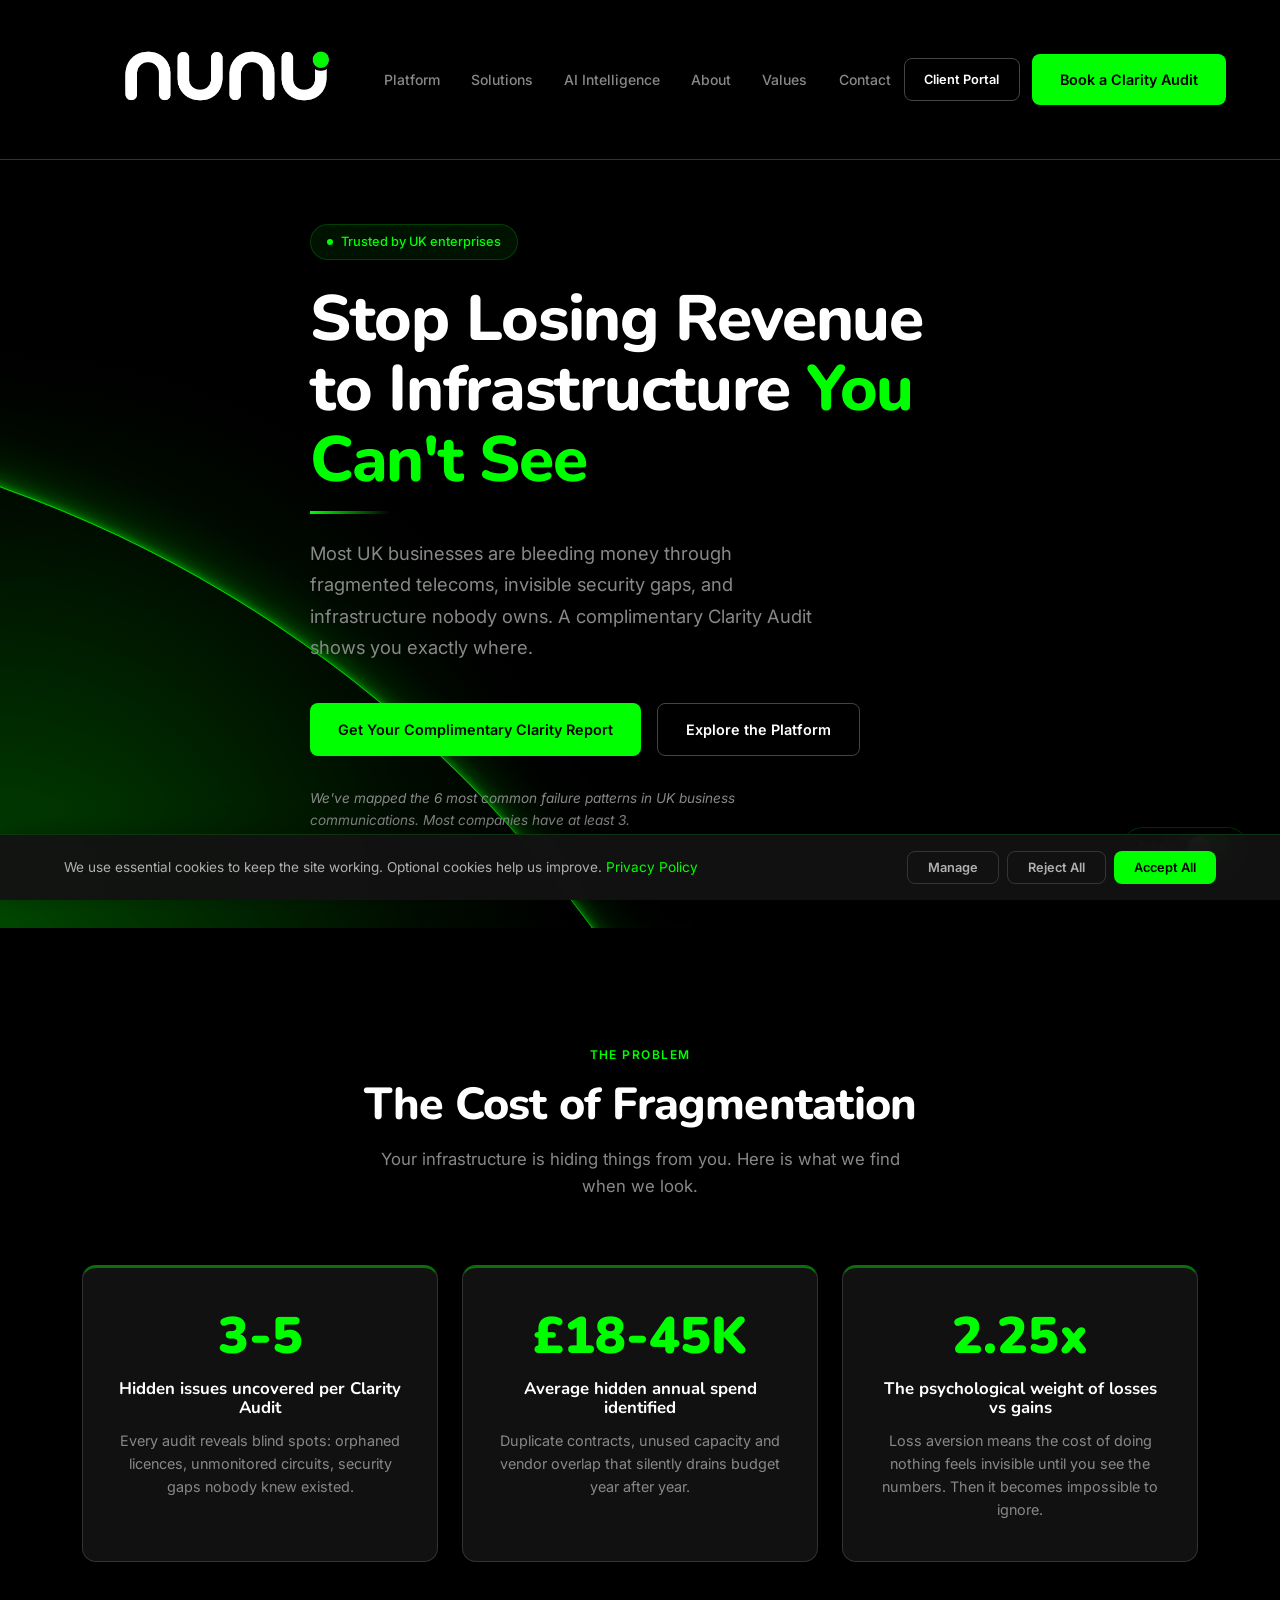
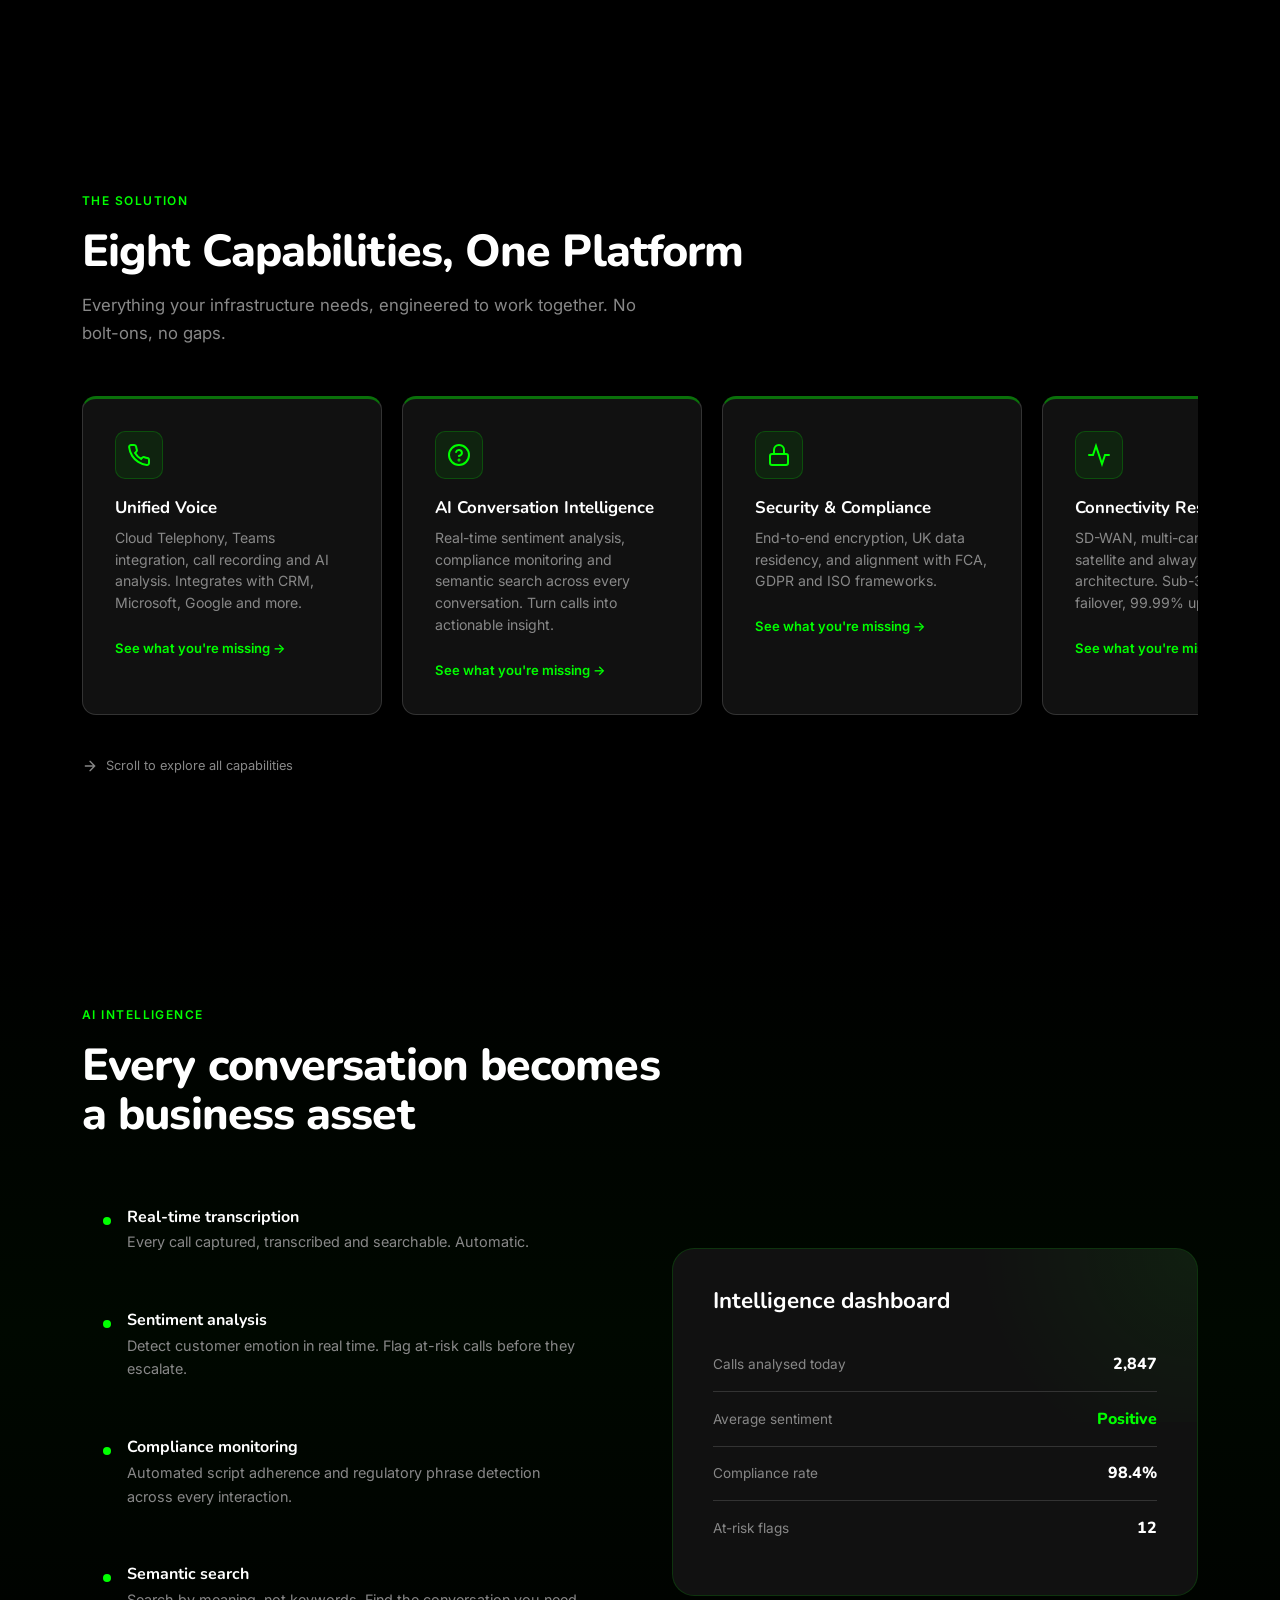
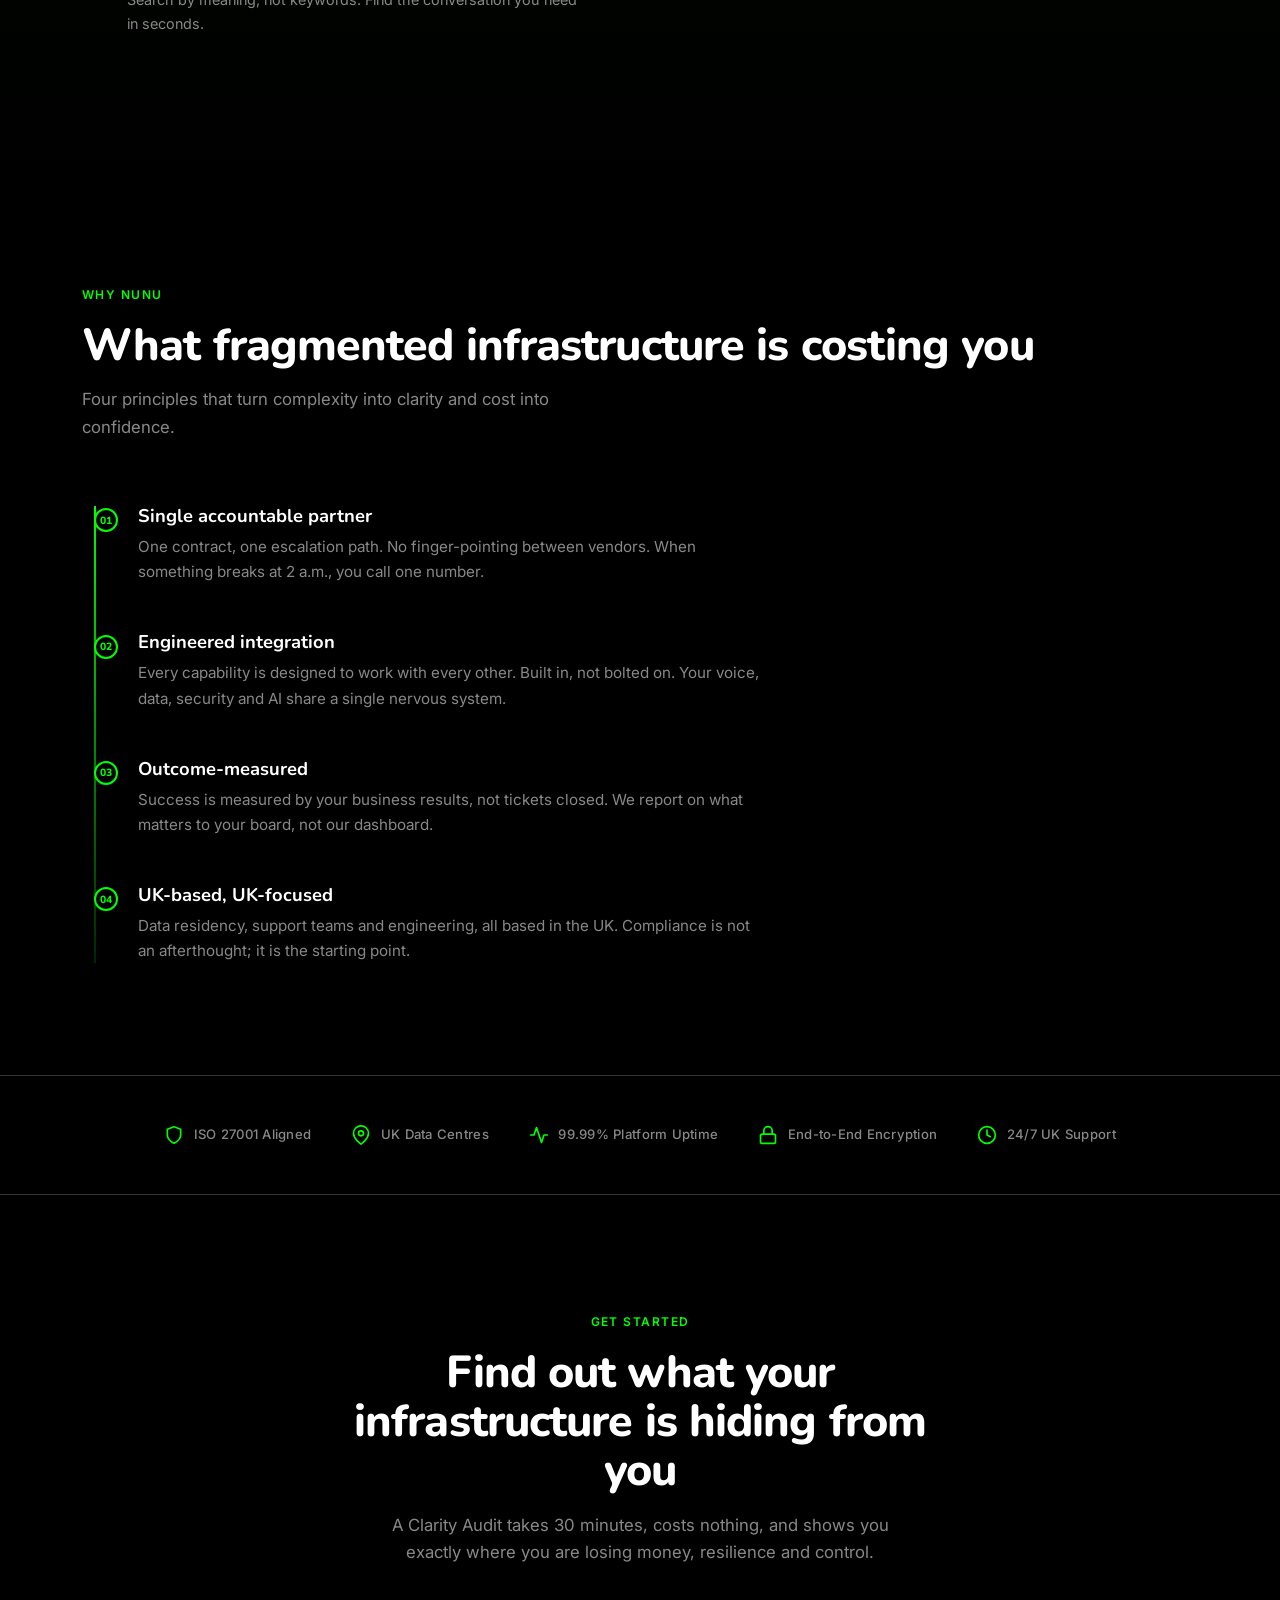
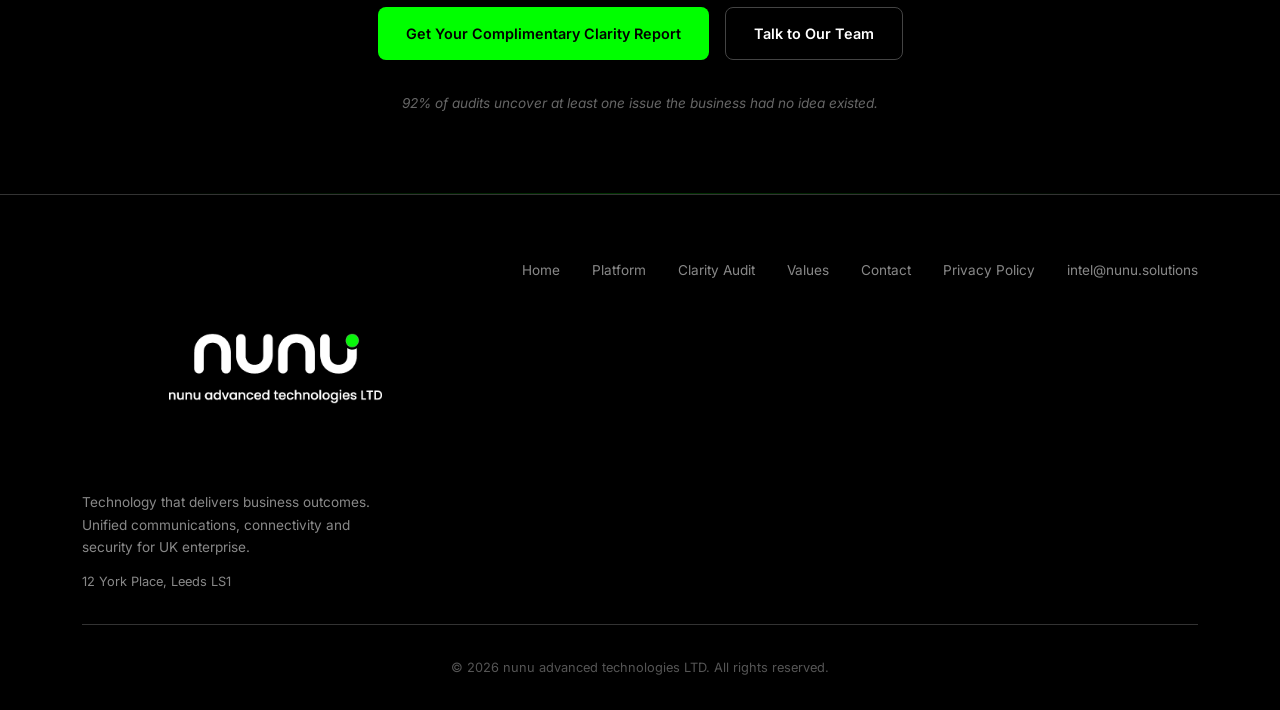
==== commit 3a7f125a: "V22: Cookie consent banner with granular preferences + privacy policy update GDPR-compliant cookie b" ====
--- a/index.html
+++ b/index.html
@@ -5,7 +5,7 @@
     <meta name="viewport" content="width=device-width, initial-scale=1.0">
     <title>Enterprise Communications Platform for UK Business | nunu</title>
     <link rel="icon" type="image/svg+xml" href="favicon.svg">
-    <meta name="description" content="nunu unifies Cloud Telephony, connectivity, security, WhatsApp contact centre, CRM integration and AI into one managed platform. 99.99% uptime, UK data residency. Book a free Clarity Audit.">
+    <meta name="description" content="nunu unifies Cloud Telephony, connectivity, security, WhatsApp contact centre, CRM and AI into one managed platform. 99.99% uptime, UK data residency.">
     <link rel="canonical" href="https://nunu.solutions/">
     <meta property="og:type" content="website">
     <meta property="og:url" content="https://nunu.solutions/">
@@ -15,7 +15,8 @@
     <meta name="twitter:card" content="summary_large_image">
     <meta name="twitter:title" content="Enterprise Communications Platform for UK Business | nunu">
     <meta name="twitter:description" content="nunu unifies voice, connectivity, security and AI into one managed platform. 99.99% uptime, UK data residency, 24/7 support.">
-    <link rel="stylesheet" href="theme-toggle.css?v=7">
+    <meta name="twitter:image" content="https://nunu.solutions/nunu_Logo_High_Res_Asset.png">
+    <link rel="stylesheet" href="theme-toggle.css?v=12">
     <script>(function(){var t=localStorage.getItem('nunu-theme');if(t)document.documentElement.setAttribute('data-theme',t);})()</script>
     <link rel="preconnect" href="https://fonts.googleapis.com">
     <link rel="preconnect" href="https://fonts.gstatic.com" crossorigin>
@@ -85,9 +86,9 @@
         }
 
         .btn-primary { background: var(--green); color: var(--black); }
-        .btn-primary:hover { background: #33ff33; box-shadow: 0 0 32px rgba(0,255,0,0.3); transform: translateY(-1px); }
+        .btn-primary:hover, .btn-primary.active { background: #33ff33; box-shadow: 0 0 32px rgba(0,255,0,0.3); transform: translateY(-1px); }
         .btn-outline { background: transparent; color: var(--white); border: 1px solid #444; }
-        .btn-outline:hover { border-color: var(--green); color: var(--green); transform: translateY(-1px); }
+        .btn-outline:hover, .btn-outline.active { border-color: var(--green); color: var(--green); transform: translateY(-1px); }
         .btn:active { transform: scale(0.97); }
 
         /* REVEAL ANIMATIONS */
@@ -855,8 +856,28 @@
         }
     }
     </script>
+    <script type="application/ld+json">
+    {
+        "@context": "https://schema.org",
+        "@type": "Organization",
+        "name": "nunu advanced technologies LTD",
+        "url": "https://nunu.solutions",
+        "logo": "https://nunu.solutions/nunu_Logo_High_Res_Asset.png",
+        "description": "Unified communications, connectivity, security and AI platform for UK enterprise.",
+        "address": {
+            "@type": "PostalAddress",
+            "streetAddress": "12 York Place",
+            "addressLocality": "Leeds",
+            "postalCode": "LS1",
+            "addressCountry": "GB"
+        },
+        "email": "intel@nunu.solutions",
+        "telephone": "0330 000 0000"
+    }
+    </script>
 </head>
 <body>
+<a class="skip-link" href="#main">Skip to content</a>
 <div class="cursor-glow" id="cursor-glow"></div>
 
 <!-- NAV -->
@@ -896,7 +917,7 @@
     <a class="btn btn-primary" href="clarity-audit.html">Book a Clarity Audit</a>
 </div>
 
-<main>
+<main id="main">
 
 <!-- HERO -->
 <section class="hero">
@@ -1200,7 +1221,7 @@
                 <a href="values.html">Values</a>
                 <a href="contact-us.html">Contact</a>
                 <a href="privacy.html">Privacy Policy</a>
-                <a href="mailto:intel@nunu.solutions">intel@nunu.solutions</a>
+                <a href="mailto:intel@nunu.solutions" aria-label="Email nunu">intel@nunu.solutions</a>
             </div>
         </div>
         <div class="footer-copy">
@@ -1387,6 +1408,7 @@
     </span>
 </button></div>
 <script src="logo-loader.js"></script>
+<script src="cookie-consent.js"></script>
 <script src="theme-toggle.js"></script>
 </body>
 </html>
--- a/theme-toggle.css
+++ b/theme-toggle.css
@@ -1,3 +1,35 @@
+/* ========== ACCESSIBILITY ========== */
+
+.skip-link {
+    position: absolute;
+    top: -100%;
+    left: 1rem;
+    z-index: 9999;
+    padding: 0.75rem 1.5rem;
+    background: var(--green, #00FF00);
+    color: #000;
+    font-weight: 700;
+    font-size: 0.9rem;
+    border-radius: 0 0 8px 8px;
+    text-decoration: none;
+    transition: top 0.2s;
+}
+.skip-link:focus {
+    top: 0;
+}
+
+.sr-only {
+    position: absolute;
+    width: 1px;
+    height: 1px;
+    padding: 0;
+    margin: -1px;
+    overflow: hidden;
+    clip: rect(0,0,0,0);
+    white-space: nowrap;
+    border: 0;
+}
+
 /* ========== LIGHT MODE OVERRIDES ========== */
 
 html[data-theme="light"] {
@@ -15,10 +47,11 @@
     color: #111111;
 }
 
-/* Nav */
+/* Nav — elevated with subtle shadow */
 html[data-theme="light"] nav {
-    background: rgba(255,255,255,0.95);
-    border-bottom-color: #DDDDDD;
+    background: rgba(255,255,255,0.97);
+    border-bottom-color: rgba(0,170,0,0.12);
+    box-shadow: 0 1px 3px rgba(0,0,0,0.04), 0 4px 12px rgba(0,0,0,0.02);
 }
 
 /* Nav logo — keep original black logo */
@@ -46,17 +79,20 @@
     color: #111111;
     border-color: #CCCCCC;
 }
-html[data-theme="light"] .btn-outline:hover {
+html[data-theme="light"] .btn-outline:hover,
+html[data-theme="light"] .btn-outline.active {
     border-color: #00AA00;
     color: #00AA00;
 }
 html[data-theme="light"] .btn-primary {
-    background: #00AA00;
+    background: linear-gradient(135deg, #00BB00, #009900);
     color: #FFFFFF;
-}
-html[data-theme="light"] .btn-primary:hover {
-    background: #00CC00;
-    box-shadow: 0 0 24px rgba(0,170,0,0.25);
+    box-shadow: 0 2px 8px rgba(0,153,0,0.2);
+}
+html[data-theme="light"] .btn-primary:hover,
+html[data-theme="light"] .btn-primary.active {
+    background: linear-gradient(135deg, #00CC00, #00AA00);
+    box-shadow: 0 4px 16px rgba(0,170,0,0.3), 0 0 0 1px rgba(0,170,0,0.1);
 }
 
 /* Hamburger */
@@ -83,7 +119,7 @@
     background: #FFFFFF;
 }
 html[data-theme="light"] .hero::before {
-    background: radial-gradient(circle 60vw at 0% 100%, rgba(0,170,0,0.12) 0%, rgba(0,120,0,0.04) 55%, transparent 75%) !important;
+    background: radial-gradient(circle 60vw at 0% 100%, rgba(0,170,0,0.18) 0%, rgba(0,120,0,0.07) 55%, transparent 75%) !important;
 }
 html[data-theme="light"] .hero::after {
     box-shadow: 0 -1px 0 rgba(0,170,0,0.3), 0 -2px 8px rgba(0,170,0,0.12), 0 -8px 30px rgba(0,170,0,0.06), 0 -20px 80px rgba(0,170,0,0.03) !important;
@@ -101,14 +137,40 @@
     color: #777777 !important;
 }
 html[data-theme="light"] .hero-badge {
-    background: rgba(0,170,0,0.08);
-    border-color: rgba(0,170,0,0.2);
-    color: #00AA00;
-}
-
-/* Page hero (inner pages) */
+    background: rgba(0,170,0,0.06);
+    border-color: rgba(0,170,0,0.18);
+    color: #009900;
+    box-shadow: 0 1px 4px rgba(0,170,0,0.06);
+}
+
+/* Page hero (inner pages) — subtle green wash */
 html[data-theme="light"] .page-hero {
-    background: #FFFFFF;
+    background: linear-gradient(180deg, #FFFFFF 0%, #F8FDF8 100%);
+}
+
+/* Alternating section backgrounds for visual rhythm */
+html[data-theme="light"] .evidence {
+    background: #F8FAF8;
+}
+html[data-theme="light"] .why-section {
+    background: #F8FAF8;
+}
+html[data-theme="light"] .capabilities {
+    background: #FFFFFF;
+}
+
+/* Audit form card */
+html[data-theme="light"] .audit-form-card {
+    background: #FFFFFF;
+    border-color: rgba(0,187,0,0.35);
+    box-shadow: 0 4px 16px rgba(0,0,0,0.04), 0 16px 48px rgba(0,0,0,0.06);
+}
+
+/* Contact form card */
+html[data-theme="light"] .contact-form-card {
+    background: #FFFFFF;
+    border-color: rgba(0,187,0,0.35);
+    box-shadow: 0 4px 16px rgba(0,0,0,0.04), 0 16px 48px rgba(0,0,0,0.06);
 }
 
 /* Eyebrow */
@@ -121,21 +183,22 @@
     color: #666666;
 }
 
-/* Cards — evidence, capability, overview */
+/* Cards — evidence, capability, overview — elevated with shadow + green accent */
 html[data-theme="light"] .evidence-card,
 html[data-theme="light"] .cap-card,
 html[data-theme="light"] .overview-card {
     background: #FFFFFF;
-    border-color: rgba(0,170,0,0.6);
+    border-color: rgba(0,187,0,0.35);
+    box-shadow: 0 1px 3px rgba(0,0,0,0.04), 0 6px 24px rgba(0,0,0,0.03);
 }
 html[data-theme="light"] .evidence-card:hover,
 html[data-theme="light"] .cap-card:hover {
-    border-color: #00CC00;
-    box-shadow: none;
+    border-color: #00BB00;
+    box-shadow: 0 4px 16px rgba(0,170,0,0.1), 0 8px 32px rgba(0,0,0,0.04);
 }
 html[data-theme="light"] .overview-card:hover {
-    border-color: #00CC00;
-    box-shadow: none;
+    border-color: #00BB00;
+    box-shadow: 0 4px 16px rgba(0,170,0,0.1), 0 8px 32px rgba(0,0,0,0.04);
 }
 
 /* Card animated border glow — disable in light mode, use clean border instead */
@@ -149,18 +212,19 @@
     color: #00AA00;
 }
 
-/* Icon containers */
+/* Icon containers — stronger green presence */
 html[data-theme="light"] .cap-icon,
 html[data-theme="light"] .ai-cap-icon {
-    background: rgba(0,170,0,0.06);
-    border-color: rgba(0,170,0,0.3);
-}
-
-/* Tags */
+    background: rgba(0,170,0,0.1);
+    border-color: rgba(0,170,0,0.25);
+}
+
+/* Tags — crisp pill style */
 html[data-theme="light"] .tag {
-    background: rgba(0,170,0,0.06);
-    border-color: rgba(0,170,0,0.15);
-    color: #00AA00;
+    background: rgba(0,170,0,0.07);
+    border-color: rgba(0,170,0,0.18);
+    color: #009900;
+    box-shadow: 0 1px 2px rgba(0,0,0,0.03);
 }
 
 /* Stat grid */
@@ -178,32 +242,35 @@
     color: #00AA00;
 }
 
-/* CTA section */
+/* CTA section — green-tinted background for emphasis */
 html[data-theme="light"] .cta-section {
-    background: #FFFFFF;
+    background: linear-gradient(180deg, #F0FFF0 0%, #FFFFFF 100%);
 }
 html[data-theme="light"] .cta-section::before {
-    background: linear-gradient(90deg, transparent, rgba(0,170,0,0.15), transparent);
-}
-
-/* AI section */
+    background: linear-gradient(90deg, transparent, rgba(0,170,0,0.2), transparent);
+}
+
+/* AI section — subtle depth */
 html[data-theme="light"] .ai-visual {
-    border-color: rgba(0,170,0,0.6);
+    border-color: rgba(0,187,0,0.35);
+    box-shadow: 0 2px 12px rgba(0,0,0,0.03);
 }
 html[data-theme="light"] .ai-visual::before {
-    background: radial-gradient(circle at 30% 40%, rgba(0,170,0,0.06) 0%, transparent 60%);
+    background: radial-gradient(circle at 30% 40%, rgba(0,170,0,0.08) 0%, transparent 60%);
 }
 html[data-theme="light"] .ai-feature {
-    border-color: rgba(0,170,0,0.6);
+    border-color: rgba(0,187,0,0.35);
+    box-shadow: 0 1px 3px rgba(0,0,0,0.04), 0 6px 24px rgba(0,0,0,0.03);
 }
 html[data-theme="light"] .ai-feature:hover {
-    border-color: #00CC00;
-    box-shadow: none;
+    border-color: #00BB00;
+    box-shadow: 0 4px 16px rgba(0,170,0,0.1), 0 8px 32px rgba(0,0,0,0.04);
     background: transparent;
 }
 html[data-theme="light"] .ai-cap {
-    background: rgba(0,170,0,0.03);
-    border-color: rgba(0,170,0,0.6);
+    background: #FFFFFF;
+    border-color: rgba(0,187,0,0.35);
+    box-shadow: 0 1px 3px rgba(0,0,0,0.04), 0 6px 24px rgba(0,0,0,0.03);
 }
 
 /* Platform nav bar (platform.html sticky nav) */
@@ -211,7 +278,7 @@
     background: rgba(255,255,255,0.95);
 }
 html[data-theme="light"] .platform-nav-bar::after {
-    background: linear-gradient(to right, transparent, rgba(255,255,255,0.95)) !important;
+    background: linear-gradient(to right, transparent, #FFFFFF) !important;
 }
 html[data-theme="light"] .platform-nav-links a {
     color: #666666;
@@ -221,19 +288,21 @@
     color: #00AA00;
 }
 
-/* Forms */
+/* Forms — clean with subtle depth */
 html[data-theme="light"] .form-group input,
 html[data-theme="light"] .form-group select,
 html[data-theme="light"] .form-group textarea {
-    background: #FFFFFF;
-    border-color: #DDDDDD;
-    color: #111111;
+    background: #FAFAFA;
+    border-color: #E0E0E0;
+    color: #111111;
+    box-shadow: inset 0 1px 2px rgba(0,0,0,0.04);
 }
 html[data-theme="light"] .form-group input:focus,
 html[data-theme="light"] .form-group select:focus,
 html[data-theme="light"] .form-group textarea:focus {
+    background: #FFFFFF;
     border-color: #00AA00;
-    box-shadow: 0 0 16px rgba(0,170,0,0.12);
+    box-shadow: 0 0 0 3px rgba(0,170,0,0.08), 0 0 16px rgba(0,170,0,0.06);
 }
 html[data-theme="light"] .form-group input::placeholder,
 html[data-theme="light"] .form-group textarea::placeholder {
@@ -245,9 +314,9 @@
 
 /* Portal login card */
 html[data-theme="light"] .login-card {
-    background: rgba(255,255,255,0.9);
-    border-color: rgba(0,170,0,0.6);
-    box-shadow: 0 4px 40px rgba(0,0,0,0.06);
+    background: #FFFFFF;
+    border-color: rgba(0,187,0,0.35);
+    box-shadow: 0 4px 16px rgba(0,0,0,0.04), 0 16px 48px rgba(0,0,0,0.06);
 }
 html[data-theme="light"] .login-logo img {
     filter: none !important;
@@ -269,13 +338,14 @@
     color: #666666;
 }
 
-/* Footer */
+/* Footer — soft grey background for contrast anchor */
 html[data-theme="light"] footer {
-    border-top-color: #DDDDDD;
+    background: #F7F9F7;
+    border-top: 1px solid rgba(0,170,0,0.1);
 }
 html[data-theme="light"] .footer-copy {
     color: #999999;
-    border-top-color: #DDDDDD;
+    border-top-color: rgba(0,170,0,0.08);
 }
 
 /* Scrollbar */
@@ -303,42 +373,46 @@
 /* Back to top */
 html[data-theme="light"] .back-to-top {
     background: #FFFFFF;
-    border-color: rgba(0,170,0,0.6);
-    color: #00AA00;
+    border-color: rgba(0,187,0,0.35);
+    color: #00AA00;
+    box-shadow: 0 2px 12px rgba(0,0,0,0.06);
 }
 html[data-theme="light"] .back-to-top:hover {
-    border-color: #00CC00;
-    box-shadow: none;
+    border-color: #00BB00;
+    box-shadow: 0 4px 16px rgba(0,170,0,0.15);
 }
 
 /* Values page cards */
 html[data-theme="light"] .value-card {
     background: #FFFFFF;
-    border-color: rgba(0,170,0,0.6);
+    border-color: rgba(0,187,0,0.35);
+    box-shadow: 0 1px 3px rgba(0,0,0,0.04), 0 6px 24px rgba(0,0,0,0.03);
 }
 html[data-theme="light"] .value-card:hover {
-    border-color: #00CC00;
-    box-shadow: none;
+    border-color: #00BB00;
+    box-shadow: 0 4px 16px rgba(0,170,0,0.1), 0 8px 32px rgba(0,0,0,0.04);
 }
 
 /* Promise section */
 html[data-theme="light"] .promise-card {
     background: #FFFFFF;
-    border-color: rgba(0,170,0,0.6);
+    border-color: rgba(0,187,0,0.35);
+    box-shadow: 0 1px 3px rgba(0,0,0,0.04), 0 6px 24px rgba(0,0,0,0.03);
 }
 
 /* Deliverable cards (clarity-audit) */
 html[data-theme="light"] .deliverable-card {
     background: #FFFFFF;
-    border-color: rgba(0,170,0,0.6);
+    border-color: rgba(0,187,0,0.35);
+    box-shadow: 0 1px 3px rgba(0,0,0,0.04), 0 6px 24px rgba(0,0,0,0.03);
 }
 html[data-theme="light"] .deliverable-card:hover {
-    border-color: #00CC00;
-    box-shadow: none;
+    border-color: #00BB00;
+    box-shadow: 0 4px 16px rgba(0,170,0,0.1), 0 8px 32px rgba(0,0,0,0.04);
 }
 html[data-theme="light"] .deliverable-icon {
-    background: rgba(0,170,0,0.06);
-    border-color: rgba(0,170,0,0.3);
+    background: rgba(0,170,0,0.1);
+    border-color: rgba(0,170,0,0.25);
 }
 
 /* Process steps */
@@ -349,7 +423,8 @@
 /* Contact cards */
 html[data-theme="light"] .contact-card {
     background: #FFFFFF;
-    border-color: rgba(0,170,0,0.6);
+    border-color: rgba(0,187,0,0.35);
+    box-shadow: 0 1px 3px rgba(0,0,0,0.04), 0 6px 24px rgba(0,0,0,0.03);
 }
 
 /* Trust items */
@@ -360,14 +435,16 @@
 /* Bento grid */
 html[data-theme="light"] .bento-item {
     background: #FFFFFF;
-    border-color: rgba(0,170,0,0.6);
+    border-color: rgba(0,187,0,0.35);
+    box-shadow: 0 1px 3px rgba(0,0,0,0.04), 0 6px 24px rgba(0,0,0,0.03);
 }
 html[data-theme="light"] .bento-item:hover {
-    border-color: #00CC00;
-    box-shadow: none;
+    border-color: #00BB00;
+    box-shadow: 0 4px 16px rgba(0,170,0,0.1), 0 8px 32px rgba(0,0,0,0.04);
 }
 html[data-theme="light"] .bento-item.featured {
-    border-color: rgba(0,170,0,0.3);
+    border-color: rgba(0,170,0,0.5);
+    box-shadow: 0 2px 8px rgba(0,170,0,0.08), 0 8px 32px rgba(0,0,0,0.04);
 }
 
 /* ========== THEME TOGGLE BUTTON ========== */
